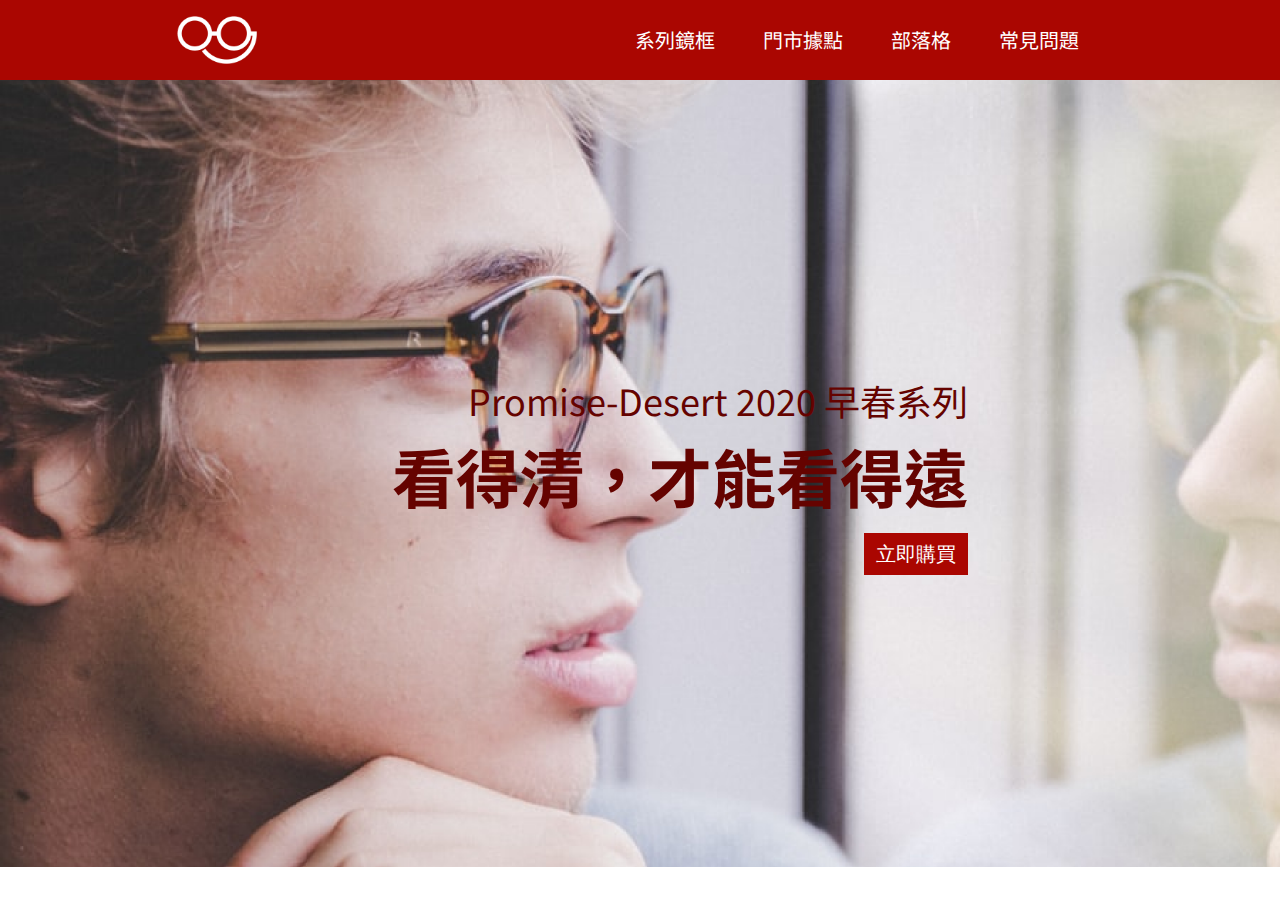
==== home.html @ 4f7ee8a3 "handle banner part" ====
<!DOCTYPE html>
<html lang="en">
<head>
    <meta charset="UTF-8">
    <meta http-equiv="X-UA-Compatible" content="IE=edge">
    <meta name="viewport" content="width=device-width, initial-scale=1.0">
    <title>Glasses Official Website</title>
    <link rel="stylesheet" href="css/reset.css">
    <link rel="preconnect" href="https://fonts.googleapis.com">
    <link rel="preconnect" href="https://fonts.gstatic.com" crossorigin>
    <link href="https://fonts.googleapis.com/css2?family=Roboto:ital,wght@1,900&display=swap" rel="stylesheet">
    <link href="https://fonts.googleapis.com/css2?family=Noto+Sans+TC:wght@400;500;700&display=swap" rel="stylesheet">
    <link rel="stylesheet" href="css/all.css">
</head>
<body>
    <div class="header">
        <img src="images/logo-white.png" alt="logo">
        <ul class="menu text-notosans">
            <li><a href="">系列鏡框</a></li>
            <li><a href="">門市據點</a></li>
            <li><a href="">部落格</a></li>
            <li><a href="">常見問題</a></li>
        </ul>
    </div>
    <div class="banner text-notosans">
        <h2>Promise-Desert 2020 早春系列</h2>
        <h1>看得清，才能看得遠</h1>
        <input type="button" value="立即購買">
    </div>
</body>
</html>
---- css/all.css ----
.text-roboto{
    font-family: 'Roboto', sans-serif;
}

.text-notosans{
    font-family: 'Noto Sans TC', sans-serif;
}

.header{
    background-color: #AA0601;
    display: flex;
    justify-content: space-around;
    align-items: center;
    height: 80px;
}

.header img{
    max-width: 80px;
}

.menu{
    display: flex;
    justify-content: space-around;
    width: 492px;
}

.menu a{
    color: white;
    text-decoration:none;
    font-size: 20px;
    line-height: 30px;
}

.banner{
    background-image: url('../images/home-header.png');
    background-size: cover;
    height: 787px;
    display: flex;
    flex-direction: column;
    align-items: flex-end;
    justify-content: center;
    padding-right: 312px;
}

.banner h1{
    color: #650300;
    font-size: 64px;
    line-height: 96px;
    font-weight: bold;
}

.banner h2{
    color: #650300;
    font-size: 36px;
    line-height: 54px;
}

.banner input[type=button]{
    color: white;
    background-color: #AA0601;
    font-size: 20px;
    line-height: 30px;
    font-weight: 500;
    padding: 6px 12px;
    border: none;
    margin-top: 10px;
}
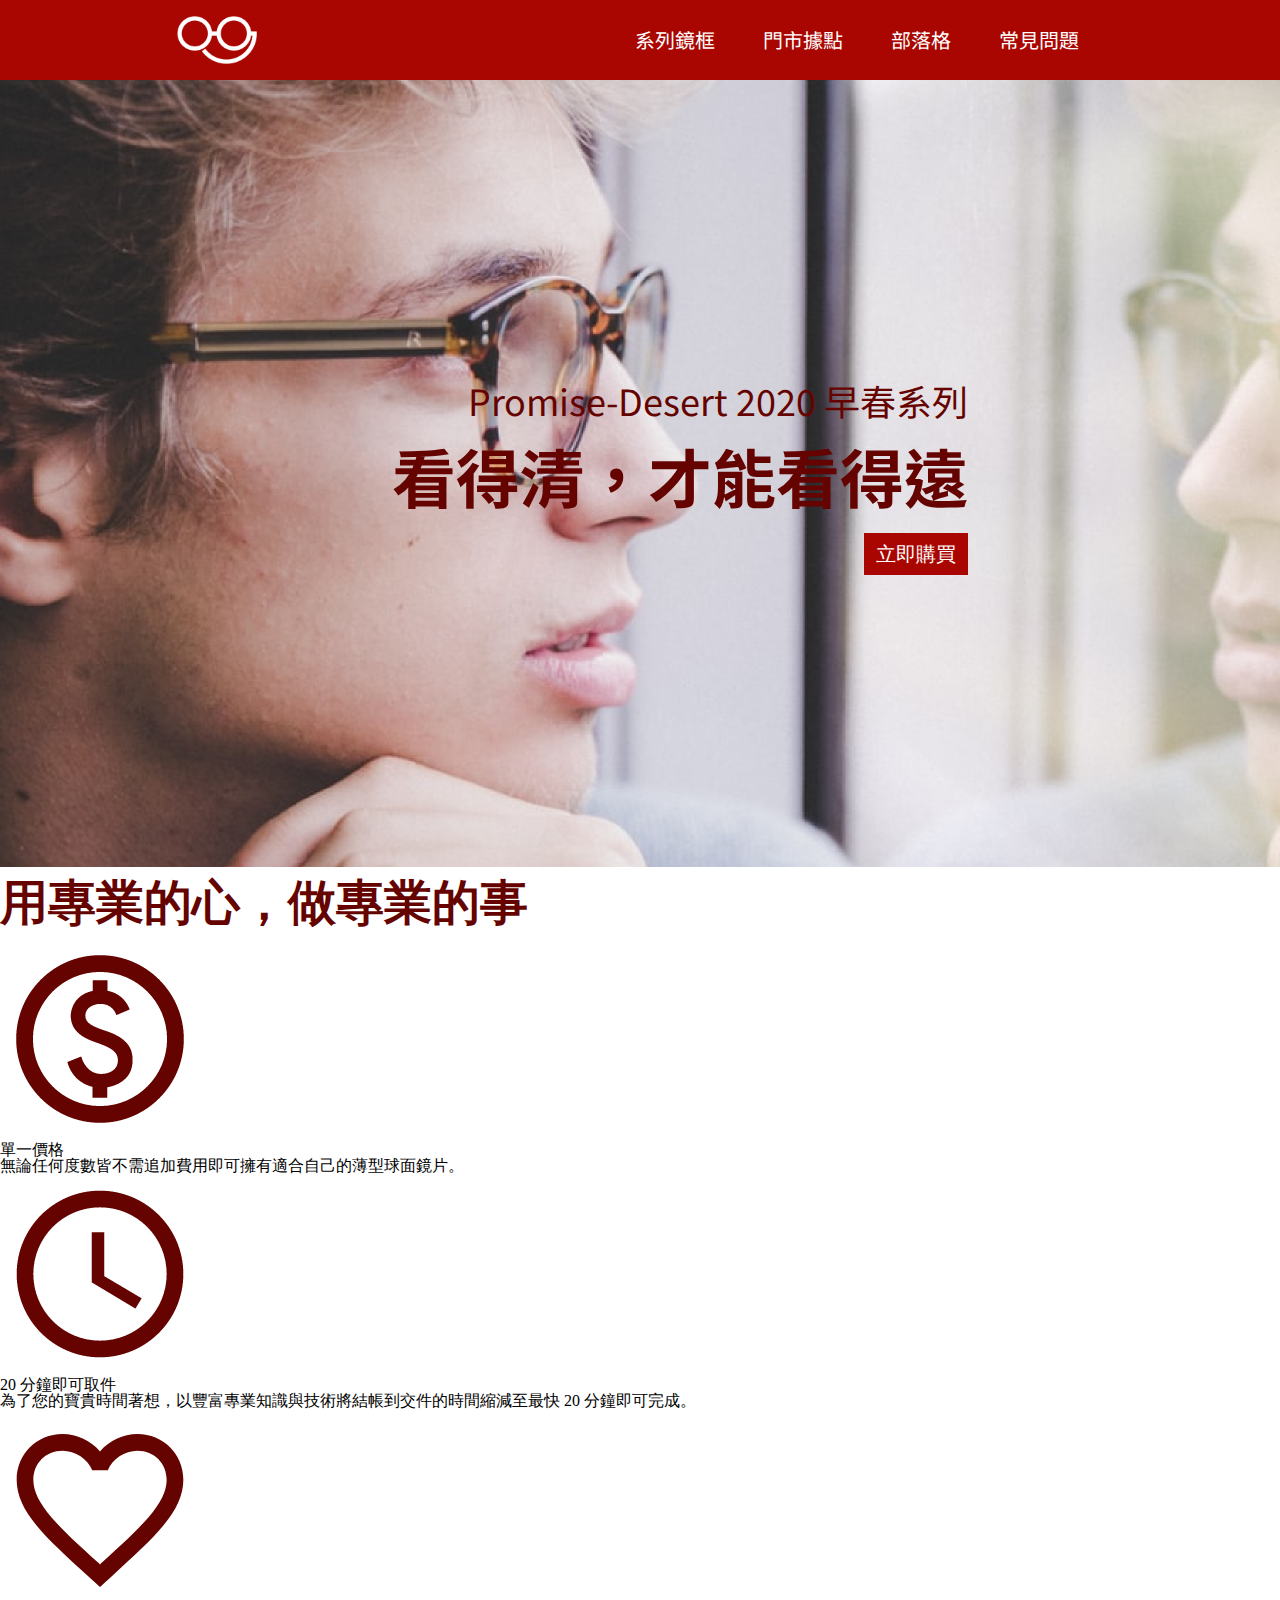
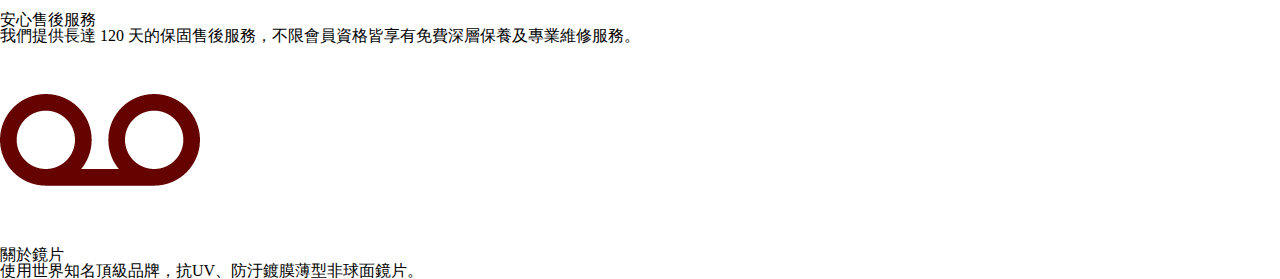
==== commit 92e63e28: "add slogan html part" ====
--- a/home.html
+++ b/home.html
@@ -27,5 +27,30 @@
         <h1>看得清，才能看得遠</h1>
         <input type="button" value="立即購買">
     </div>
+    <div class="slogan">
+        <h2>用專業的心，做專業的事</h2>
+        <ul>
+            <li>
+                <img src="images/home-section2-1.png" alt="">
+                <h3>單一價格</h3>
+                <p>無論任何度數皆不需追加費用即可擁有適合自己的薄型球面鏡片。</p>
+            </li>
+            <li>
+                <img src="images/home-section2-2.png" alt="">
+                <h3>20 分鐘即可取件</h3>
+                <p>為了您的寶貴時間著想，以豐富專業知識與技術將結帳到交件的時間縮減至最快 20 分鐘即可完成。</p>
+            </li>
+            <li>
+                <img src="images/home-section2-3.png" alt="">
+                <h3>安心售後服務</h3>
+                <p>我們提供長達 120 天的保固售後服務，不限會員資格皆享有免費深層保養及專業維修服務。</p>
+            </li>
+            <li>
+                <img src="images/home-section2-4.png" alt="">
+                <h3>關於鏡片</h3>
+                <p>使用世界知名頂級品牌，抗UV、防汙鍍膜薄型非球面鏡片。</p>
+            </li>
+        </ul>
+    </div>
 </body>
 </html>--- a/css/all.css
+++ b/css/all.css
@@ -4,6 +4,13 @@
 
 .text-notosans{
     font-family: 'Noto Sans TC', sans-serif;
+}
+
+h2{
+    font-weight: bold;
+    font-size: 48px;
+    line-height: 72px;
+    color: #650300;
 }
 
 .header{
@@ -50,9 +57,9 @@
 }
 
 .banner h2{
-    color: #650300;
     font-size: 36px;
     line-height: 54px;
+    font-weight: 400;
 }
 
 .banner input[type=button]{
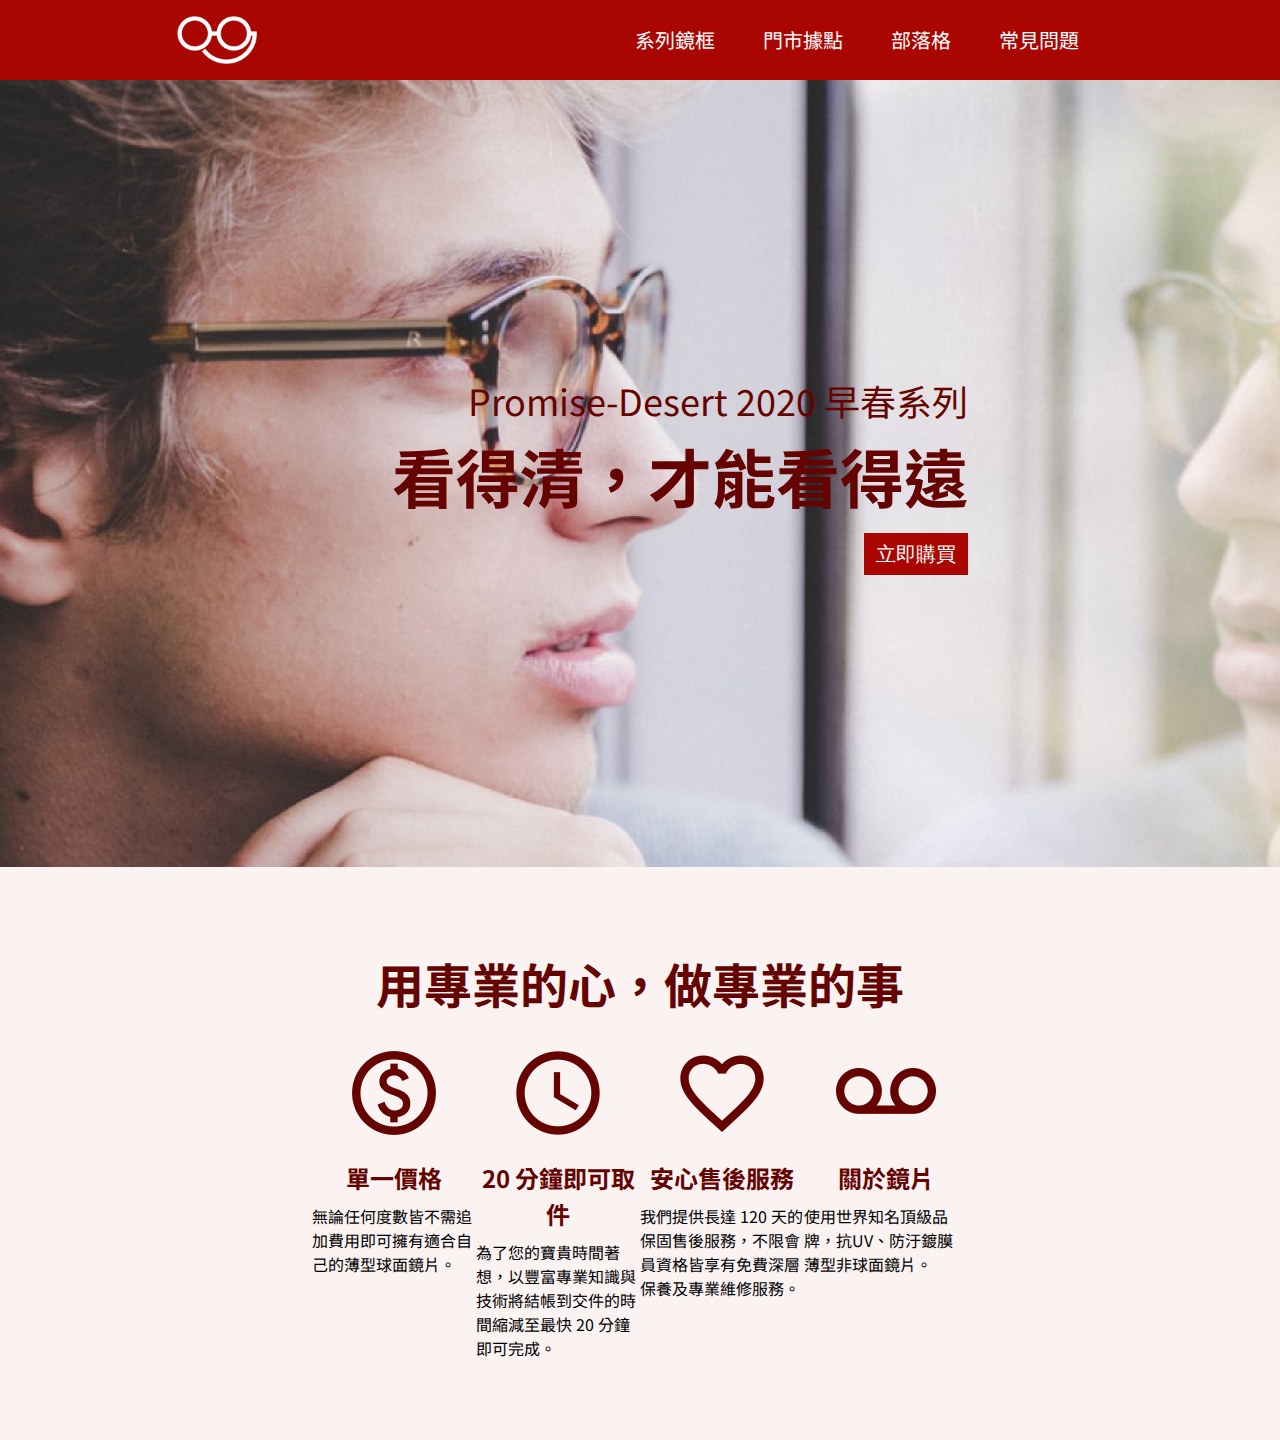
==== commit cec81eb8: "finish slogan desktop part" ====
--- a/home.html
+++ b/home.html
@@ -27,9 +27,9 @@
         <h1>看得清，才能看得遠</h1>
         <input type="button" value="立即購買">
     </div>
-    <div class="slogan">
+    <div class="slogan text-notosans">
         <h2>用專業的心，做專業的事</h2>
-        <ul>
+        <ul class="values">
             <li>
                 <img src="images/home-section2-1.png" alt="">
                 <h3>單一價格</h3>
--- a/css/all.css
+++ b/css/all.css
@@ -10,6 +10,14 @@
     font-weight: bold;
     font-size: 48px;
     line-height: 72px;
+    color: #650300;
+    text-align: center;
+}
+
+h3{
+    font-weight: bold;
+    font-size: 24px;
+    line-height: 36px;
     color: #650300;
 }
 
@@ -71,4 +79,38 @@
     padding: 6px 12px;
     border: none;
     margin-top: 10px;
-}+}
+
+.slogan{
+    padding: 80px 312px;
+    background-color: #FBF2F2;
+}
+
+.slogan h2{
+    margin-bottom: 24px;
+}
+
+.slogan img{
+    max-width: 100px;
+    margin-bottom: 16px;
+}
+
+.slogan h3{
+    margin-bottom: 8px;
+}
+
+.slogan p{
+    font-size: 16px;
+    line-height: 24px;
+    text-align: left;
+}
+
+.values{
+    display: flex;
+    justify-content: space-around;
+    text-align: center;
+}
+
+.values li{
+    width: 306px;
+}
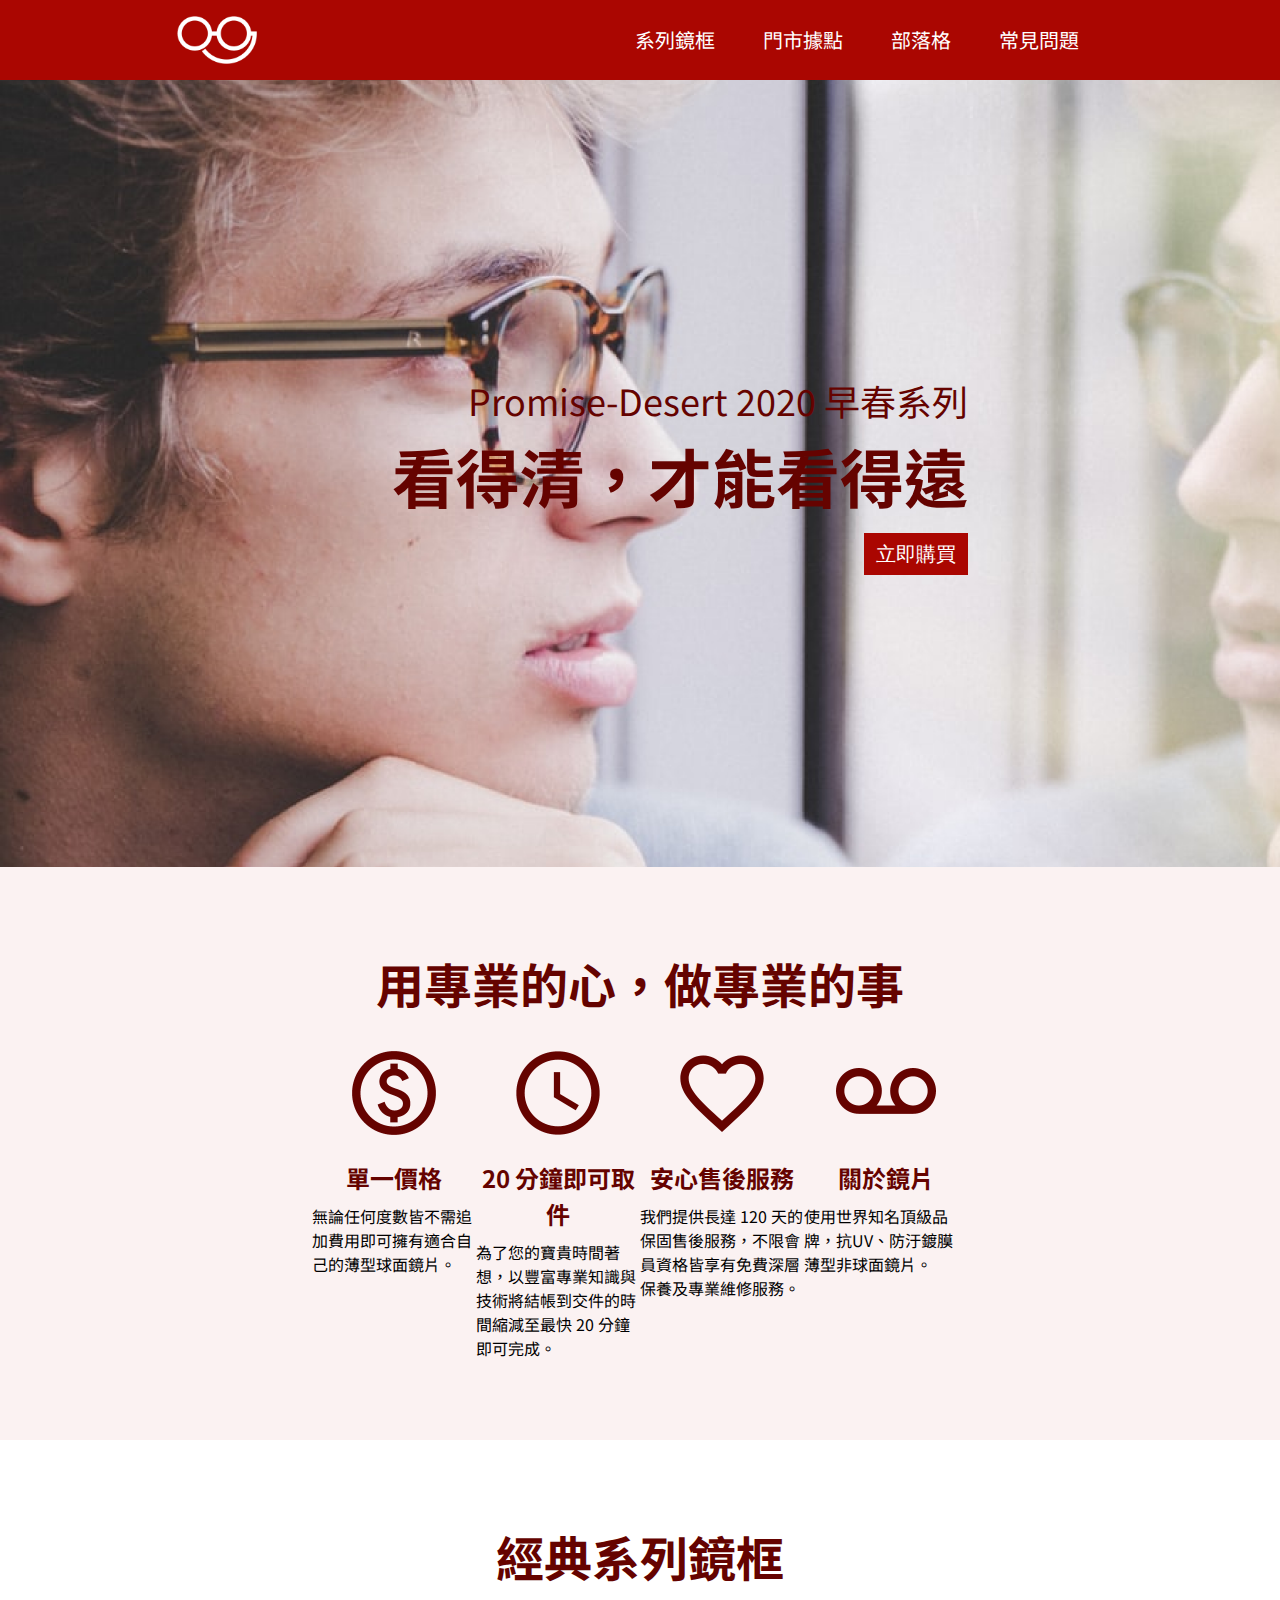
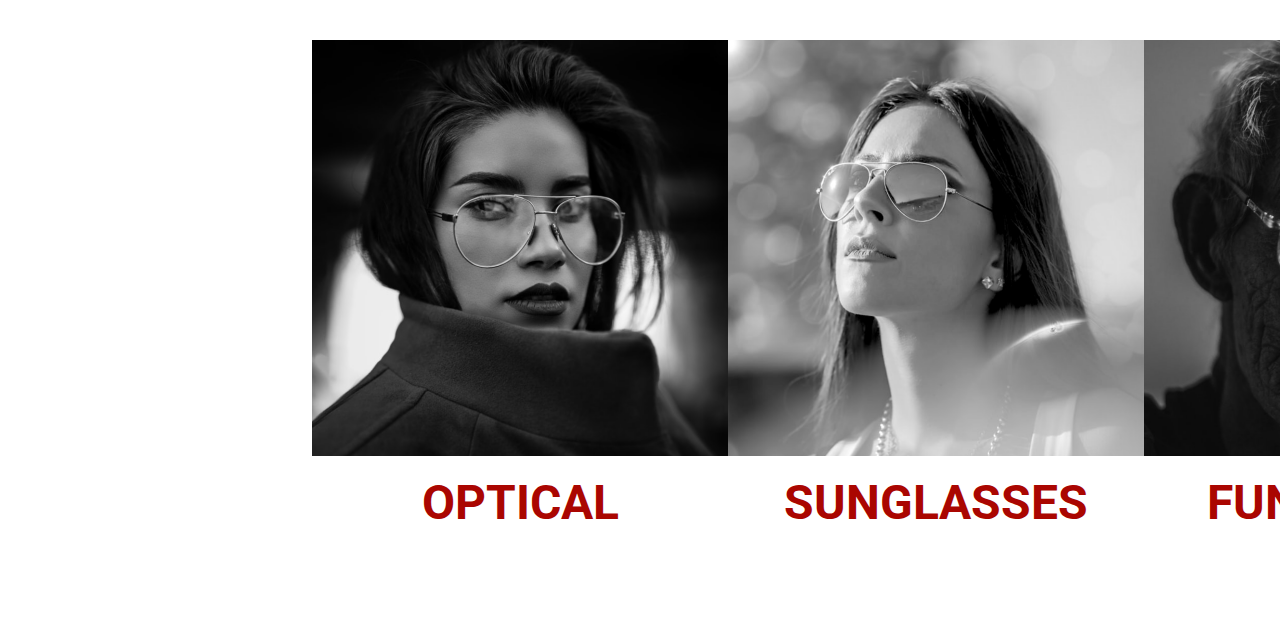
==== commit e1f2296e: "finish classic product desktop part" ====
--- a/home.html
+++ b/home.html
@@ -52,5 +52,22 @@
             </li>
         </ul>
     </div>
+    <div class="classic">
+        <h2 class="text-notosans">經典系列鏡框</h2>
+        <ul class="classic-products text-roboto">
+            <li>
+                <img src="images/home-section3-1.png" alt="">
+                <h3>OPTICAL</h3>
+            </li>
+            <li>
+                <img src="images/home-section3-2.png" alt="">
+                <h3>SUNGLASSES</h3>
+            </li>
+            <li>
+                <img src="images/home-section3-3.png" alt="">
+                <h3>FUNCTIONAL</h3>
+            </li>
+        </ul>
+    </div>
 </body>
 </html>--- a/css/all.css
+++ b/css/all.css
@@ -19,6 +19,7 @@
     font-size: 24px;
     line-height: 36px;
     color: #650300;
+    text-align: center;
 }
 
 .header{
@@ -114,3 +115,27 @@
 .values li{
     width: 306px;
 }
+
+.classic{
+    padding: 80px 312px;
+}
+
+.classic h2{
+    margin-bottom: 48px;
+}
+
+.classic img{
+    max-width: 416px;
+    margin-bottom: 8px;
+}
+
+.classic h3{
+    color: #AA0601;
+    font-size: 48px;
+    line-height: 72px;
+}
+
+.classic-products{
+    display: flex;
+    justify-content: space-around;
+}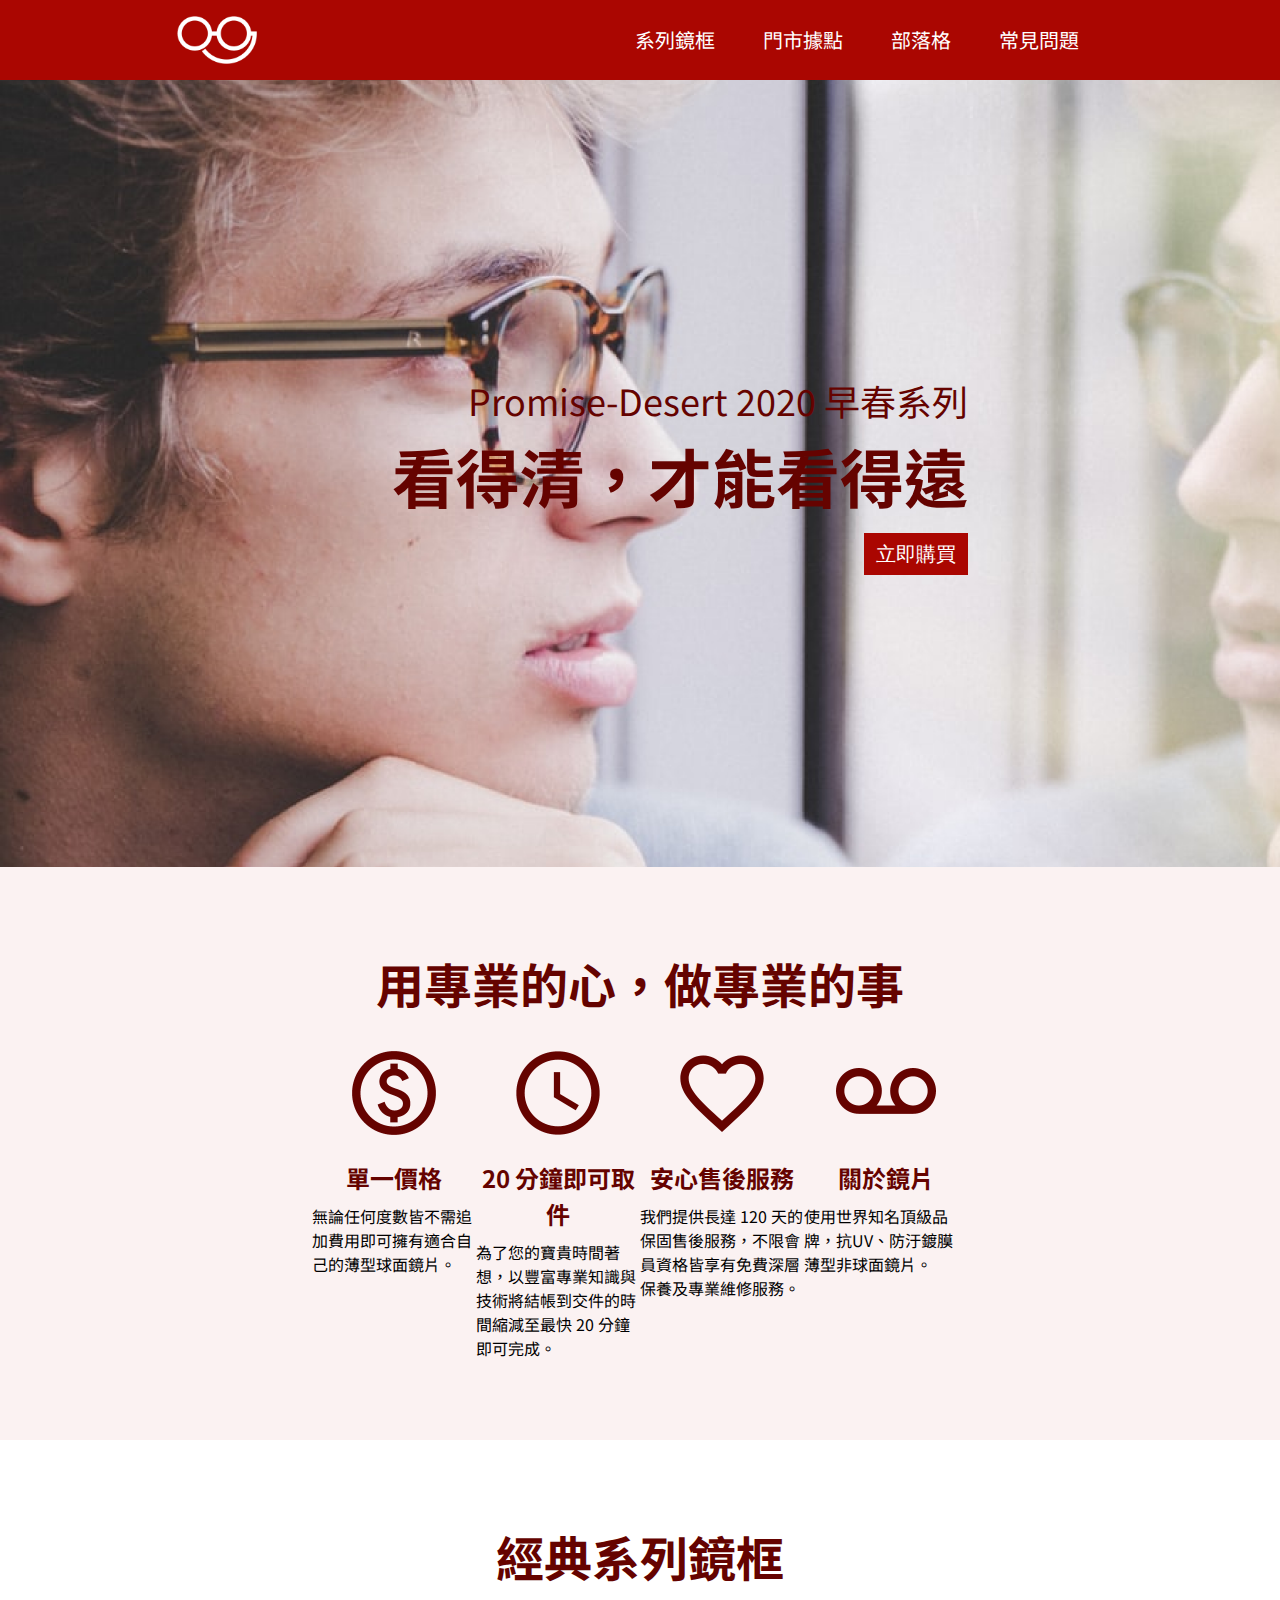
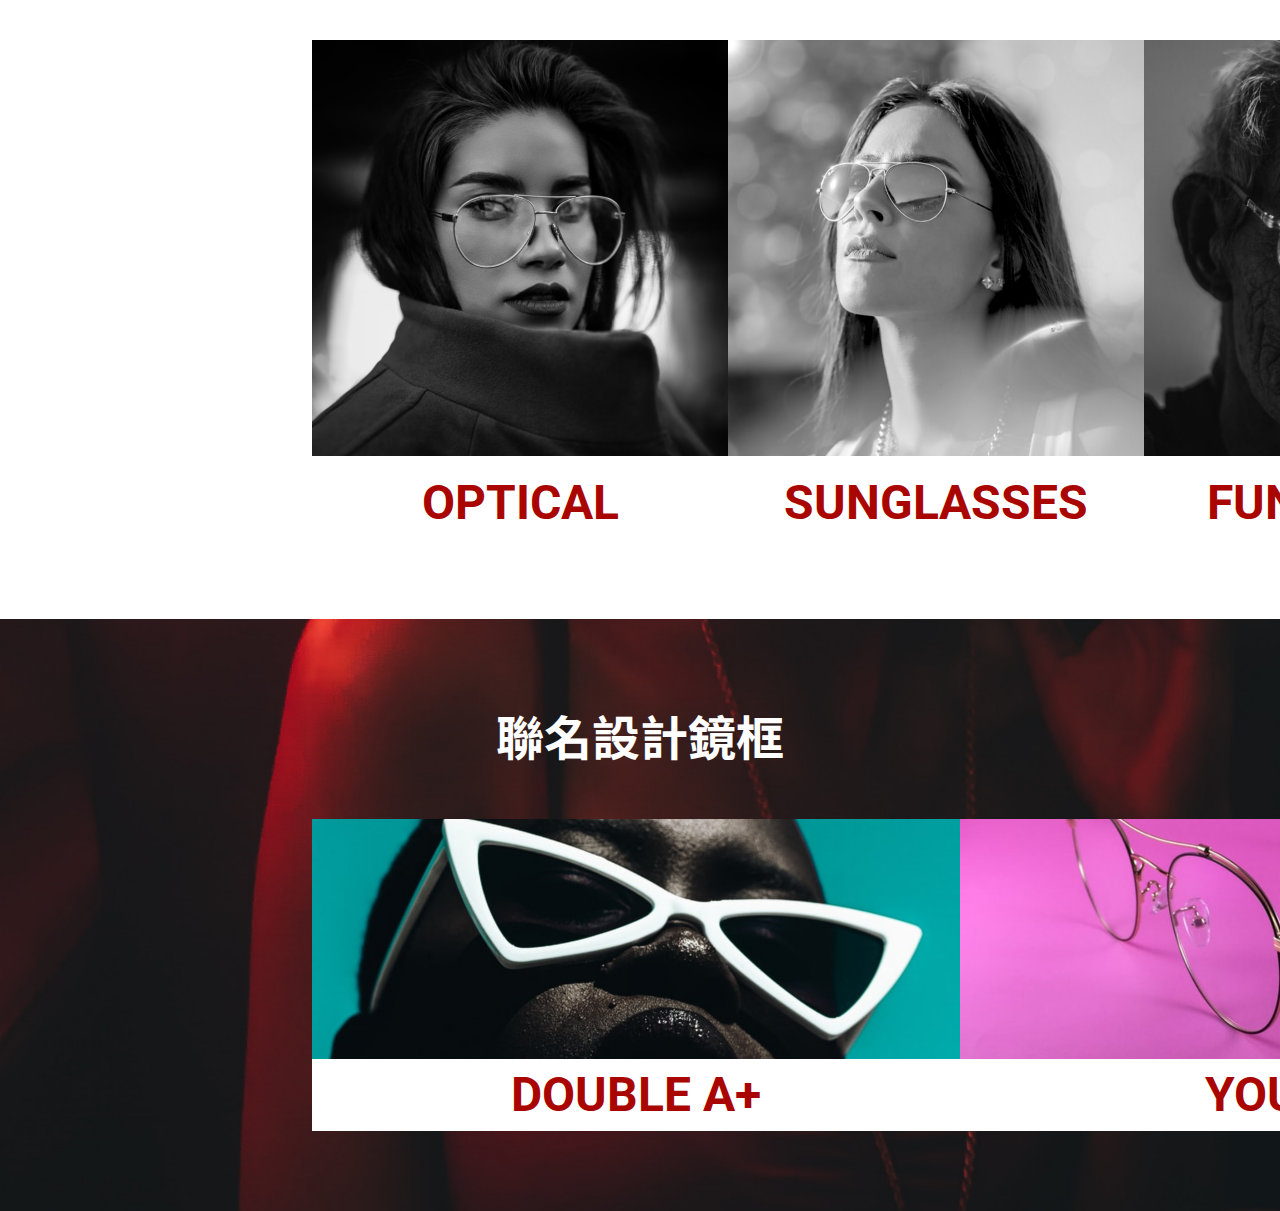
==== commit ad5a9ec3: "finish joint product desktop part" ====
--- a/home.html
+++ b/home.html
@@ -69,5 +69,18 @@
             </li>
         </ul>
     </div>
+    <div class="joint">
+        <h2 class="text-notosans">聯名設計鏡框</h2>
+        <ul class="joint-products text-roboto">
+            <li>
+                <img src="images/home-section4-1.png" alt="">
+                <h3>DOUBLE A+</h3>
+            </li>
+            <li>
+                <img src="images/home-section4-2.png" alt="">
+                <h3>YOUTH</h3>
+            </li>
+        </ul>
+    </div>
 </body>
 </html>--- a/css/all.css
+++ b/css/all.css
@@ -138,4 +138,35 @@
 .classic-products{
     display: flex;
     justify-content: space-around;
+}
+
+.joint{
+    background-image: url('../images/index-bg.png');
+    background-size: cover;
+    padding: 80px 312px;
+}
+
+.joint h2{
+    color: white;
+    margin-bottom: 48px;
+}
+
+.joint img{
+    max-width: 648px;
+}
+
+.joint-products{
+    display: flex;
+}
+
+.joint-products li{
+    display: flex;
+    flex-direction: column;
+}
+
+.joint-products h3{
+    color: #AA0601;
+    font-size: 48px;
+    line-height: 72px;
+    background-color: white;
 }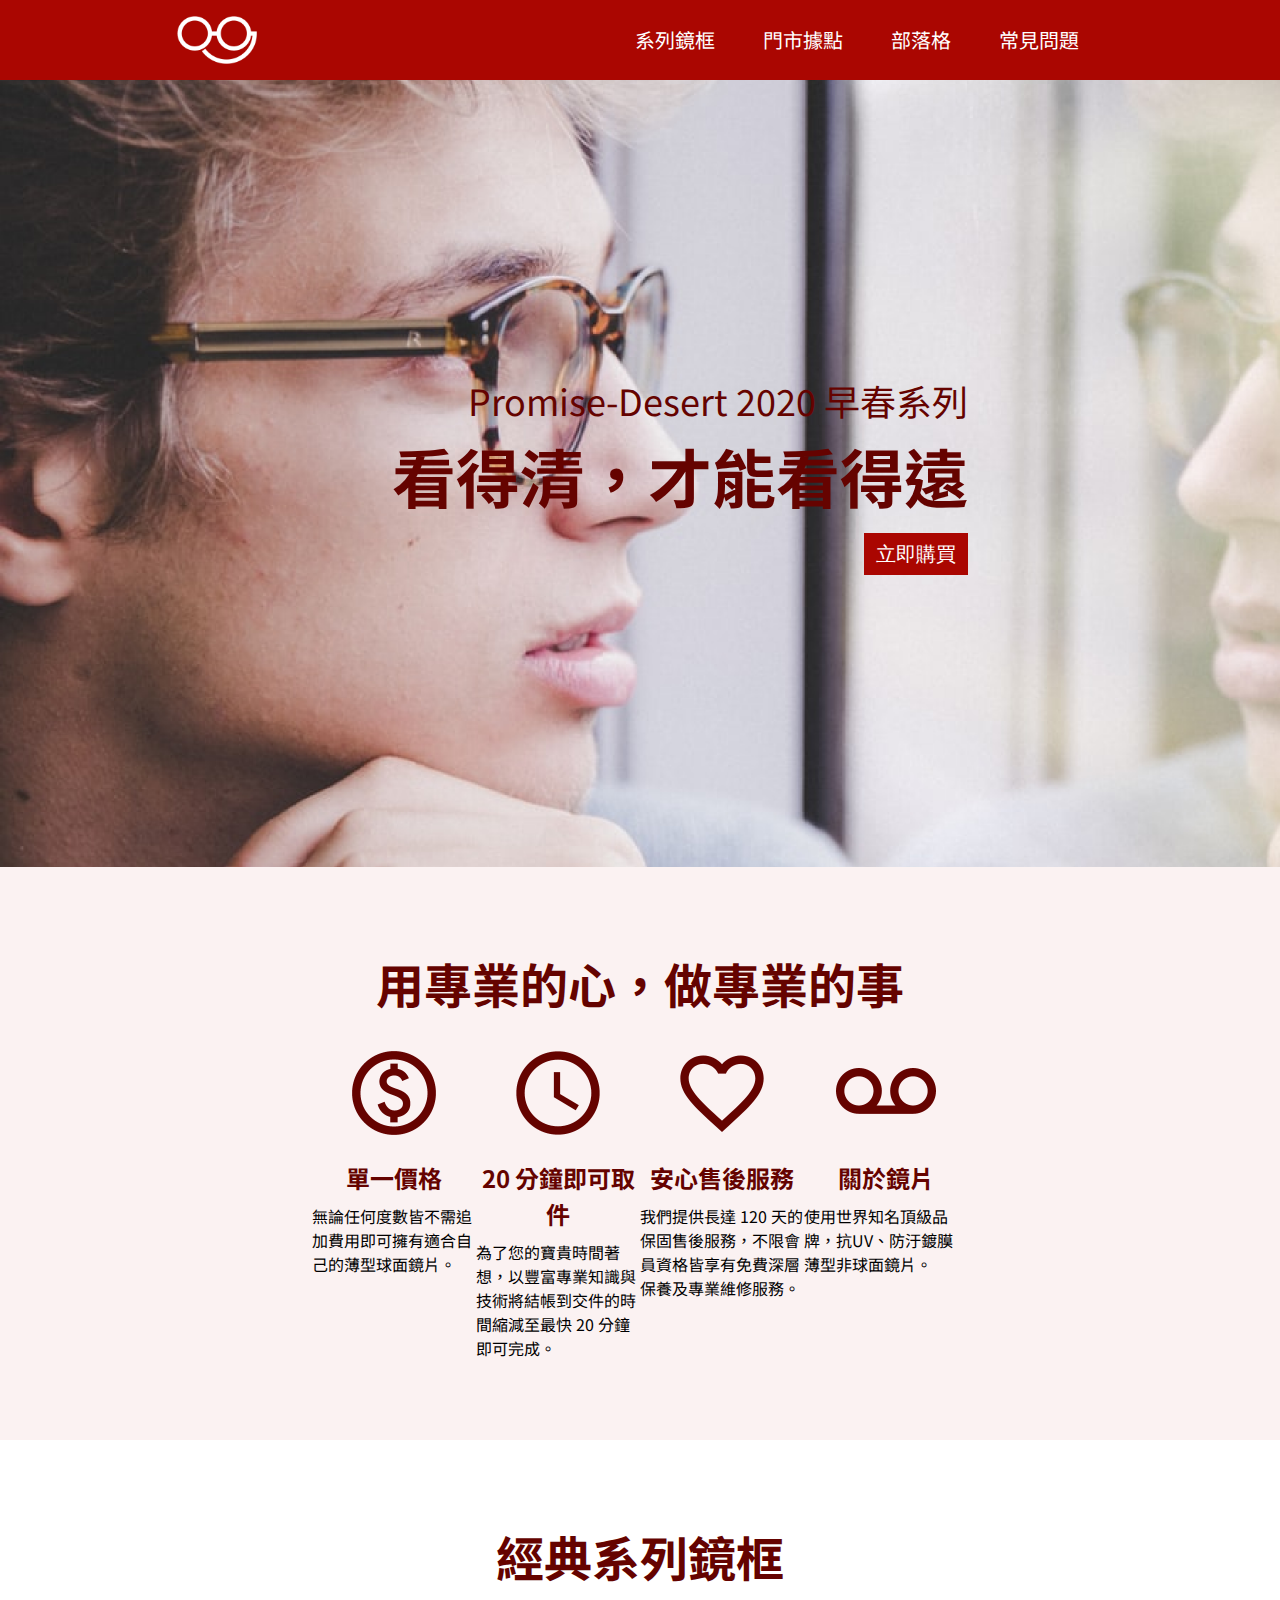
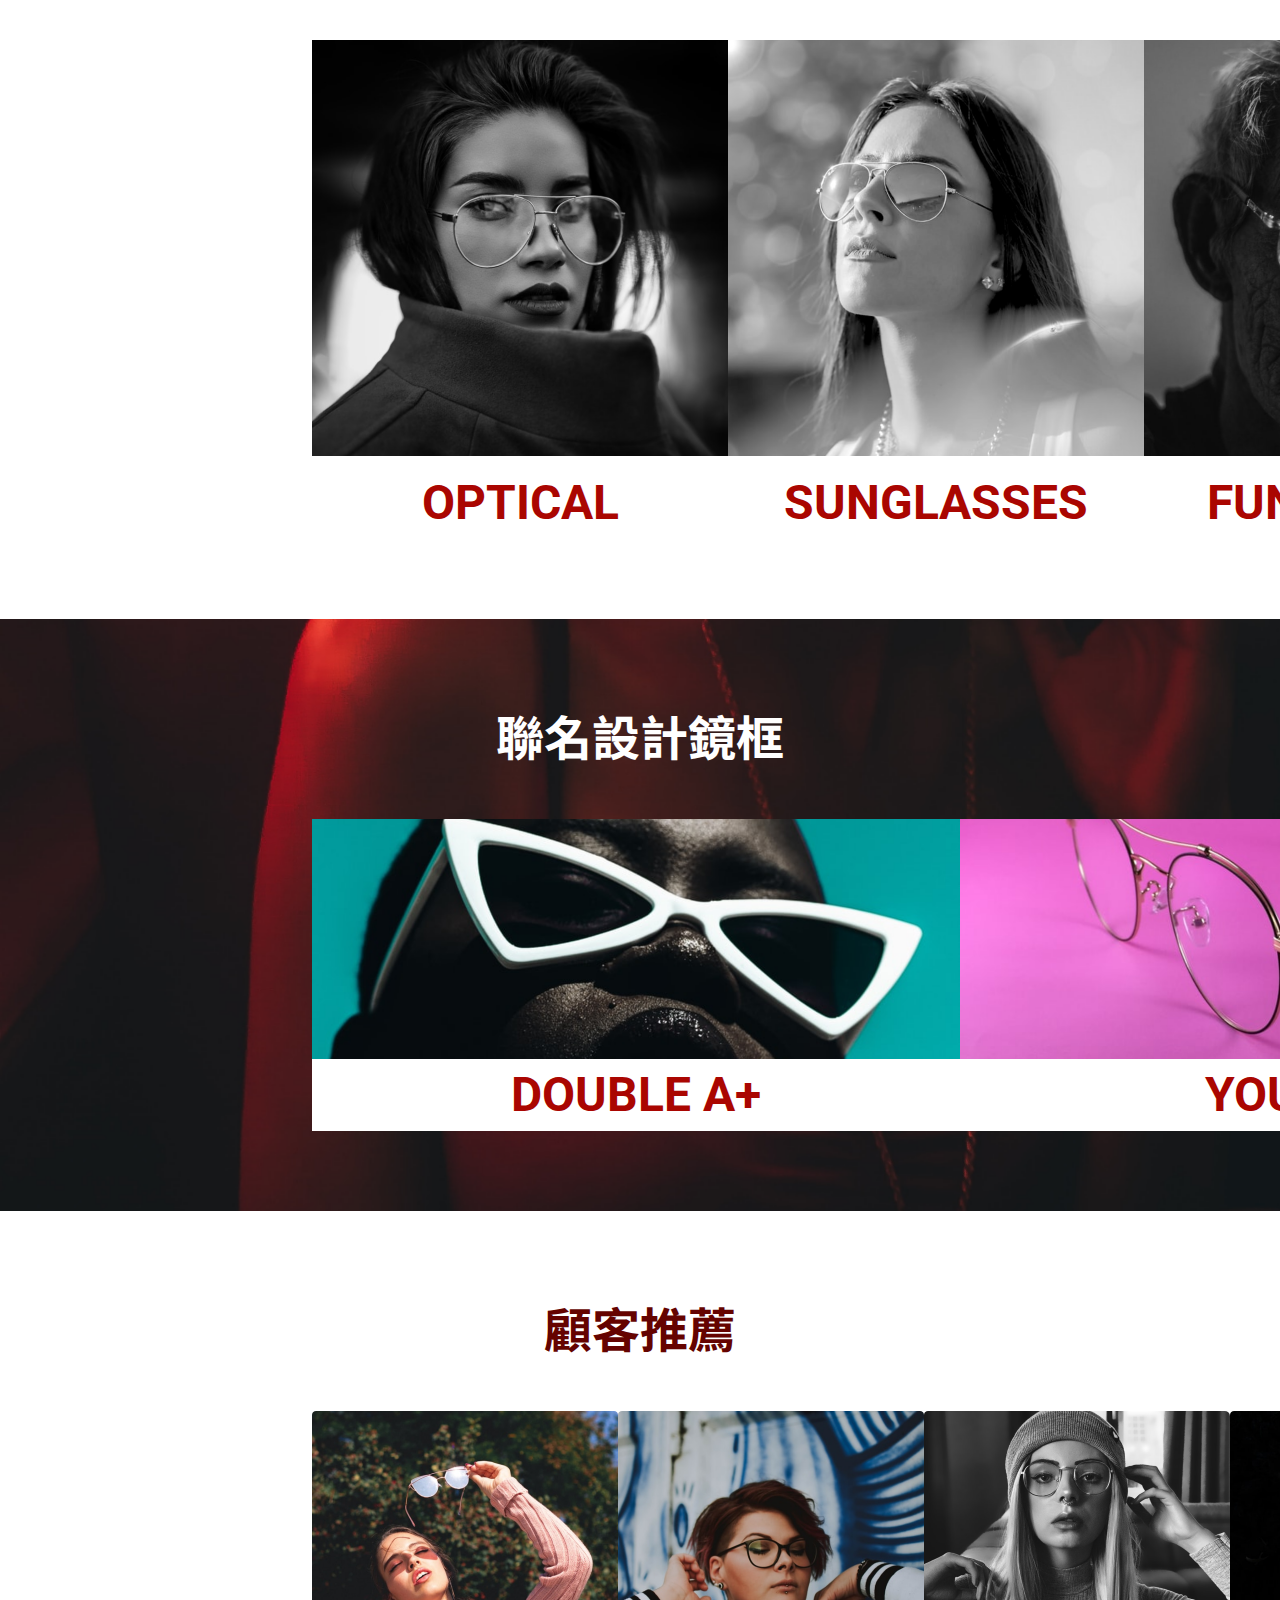
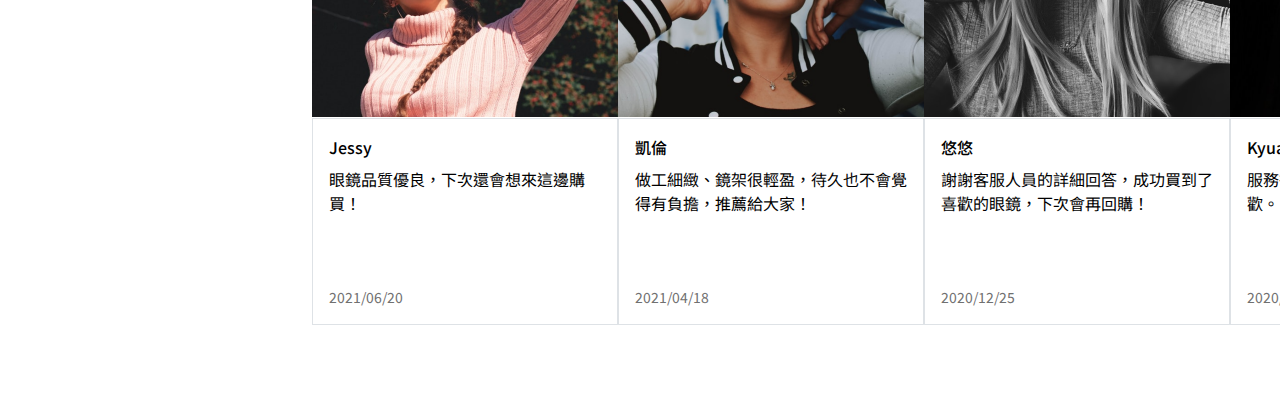
==== commit 3b1b9a81: "finish recommend desktop part" ====
--- a/home.html
+++ b/home.html
@@ -82,5 +82,42 @@
             </li>
         </ul>
     </div>
+    <div class="recommend text-notosans">
+        <h2>顧客推薦</h2>
+        <ul class="cards">
+            <li>
+                <img src="images/home-section5-1.png" alt="">
+                <div class="cards-content">
+                    <h3>Jessy</h3>
+                    <p>眼鏡品質優良，下次還會想來這邊購買！</p>
+                    <span>2021/06/20</span>
+                </div>
+            </li>
+            <li>
+                <img src="images/home-section5-2.png" alt="">
+                <div class="cards-content">
+                    <h3>凱倫</h3>
+                    <p>做工細緻、鏡架很輕盈，待久也不會覺得有負擔，推薦給大家！</p>
+                    <span>2021/04/18</span>
+                </div>
+            </li>
+            <li>
+                <img src="images/home-section5-3.png" alt="">
+                <div class="cards-content">
+                    <h3>悠悠</h3>
+                    <p>謝謝客服人員的詳細回答，成功買到了喜歡的眼鏡，下次會再回購！</p>
+                    <span>2020/12/25</span>
+                </div>
+            </li>
+            <li>
+                <img src="images/home-section5-4.png" alt="">
+                <div class="cards-content">
+                    <h3>Kyuan</h3>
+                    <p>服務很好，品質沒有任何問題，非常喜歡。</p>
+                    <span>2020/10/31</span>
+                </div>
+            </li>
+        </ul>
+    </div>
 </body>
 </html>--- a/css/all.css
+++ b/css/all.css
@@ -108,7 +108,7 @@
 
 .values{
     display: flex;
-    justify-content: space-around;
+    justify-content: space-between;
     text-align: center;
 }
 
@@ -169,4 +169,47 @@
     font-size: 48px;
     line-height: 72px;
     background-color: white;
+}
+
+.recommend{
+    padding: 80px 312px;
+}
+
+.recommend h2{
+    margin-bottom: 48px;
+}
+
+.cards{
+    display: flex;
+    justify-content: space-between;
+}
+
+.cards img{
+    max-width: 306px;
+}
+
+.cards-content{
+    max-width: 306px;
+    border: 1px solid #DEE2E6;
+    padding: 16px;
+}
+
+.cards-content h3{
+    font-size: 16px;
+    line-height: 24px;
+    color: #000000;
+    font-weight: 500;
+    text-align: left;
+    margin-bottom: 8px;
+}
+
+.cards-content p{
+    font-size: 16px;
+    line-height: 24px;
+    height: 120px;
+}
+.cards-content span{
+    color: #707070;
+    font-size: 14px;
+    line-height: 21px;
 }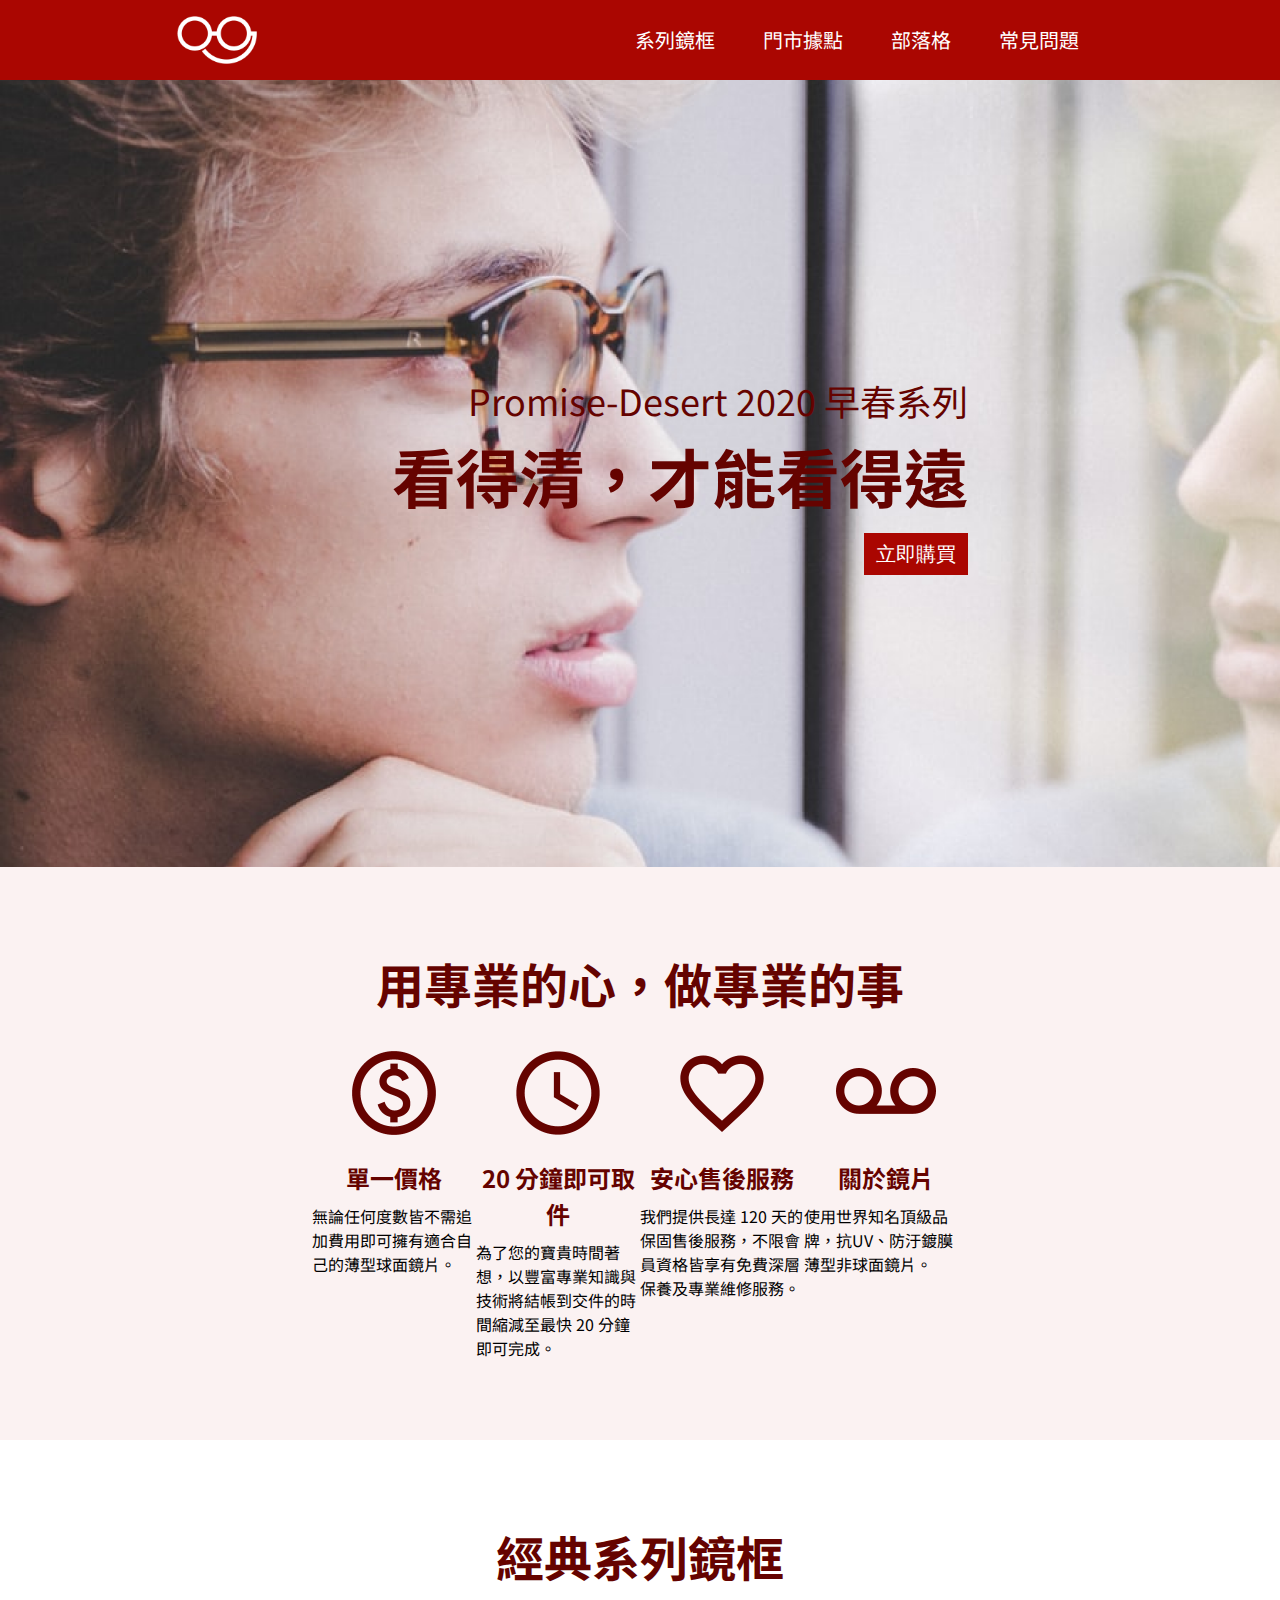
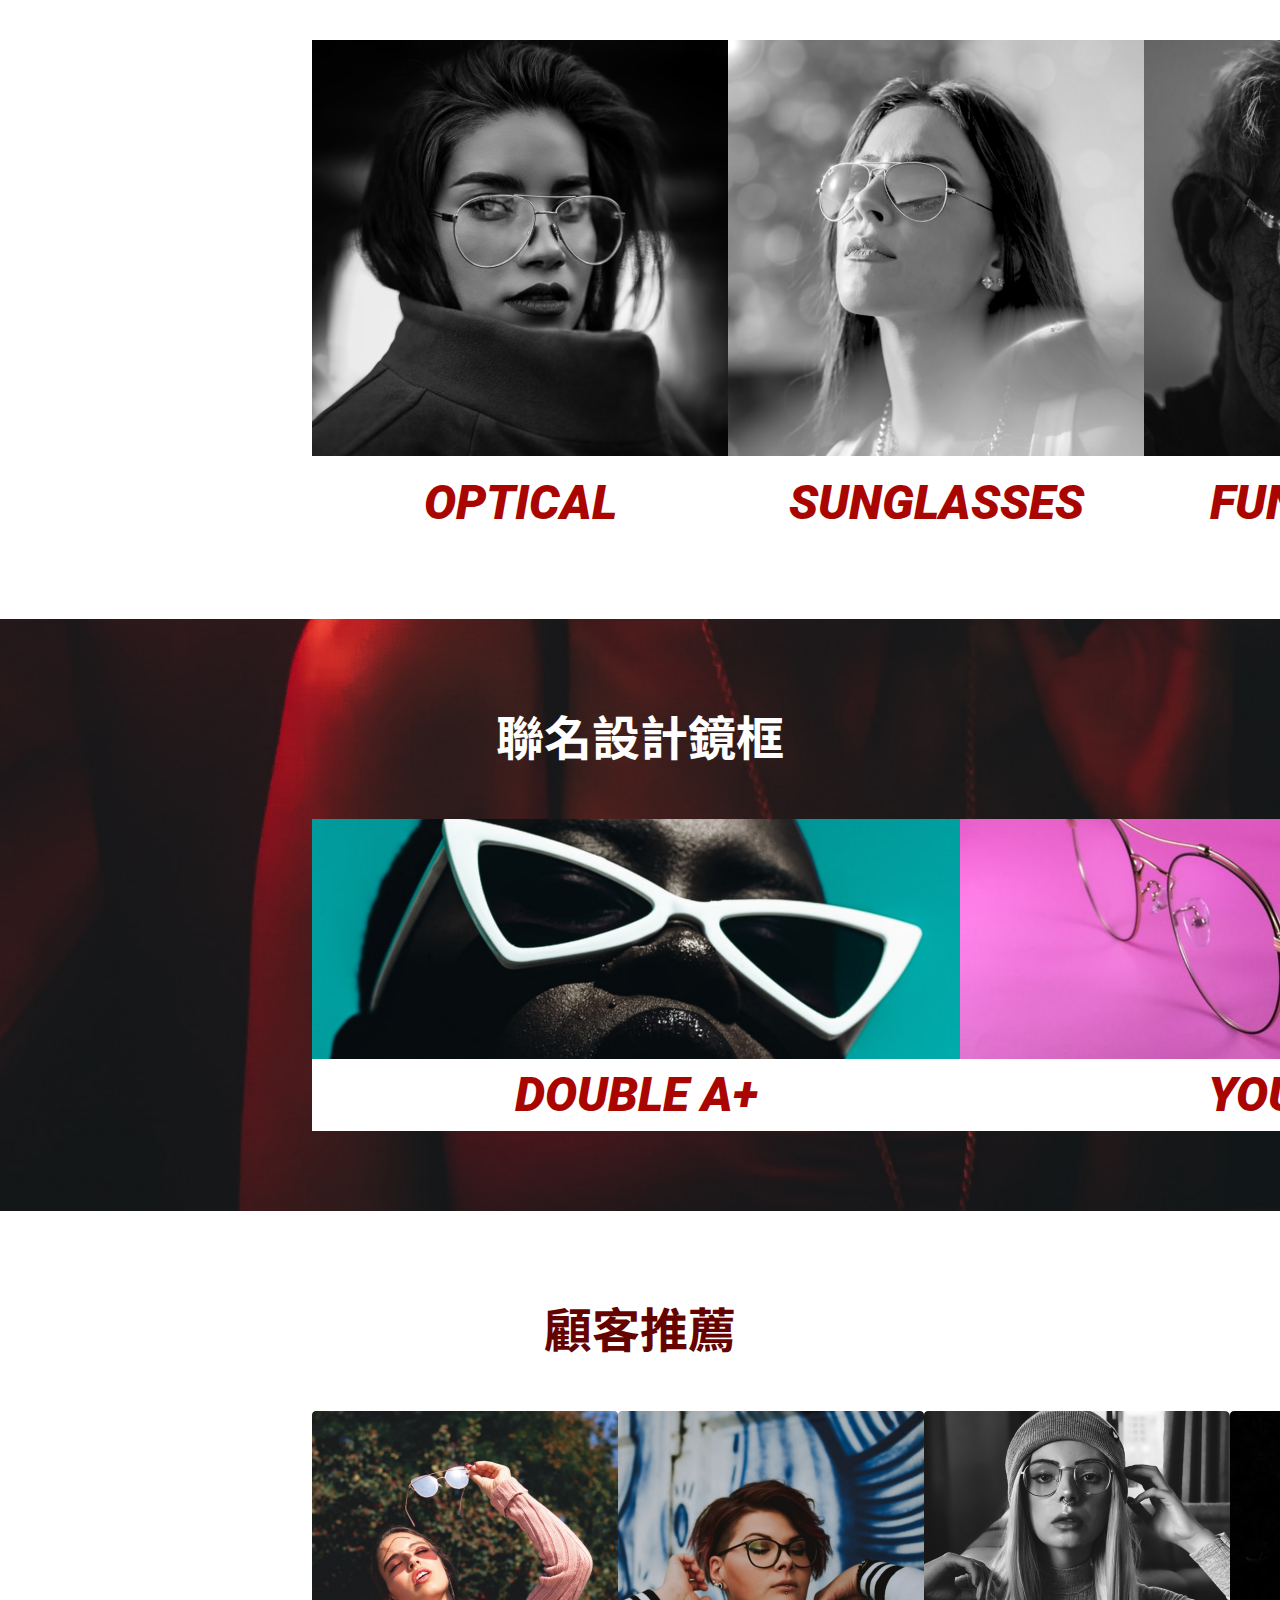
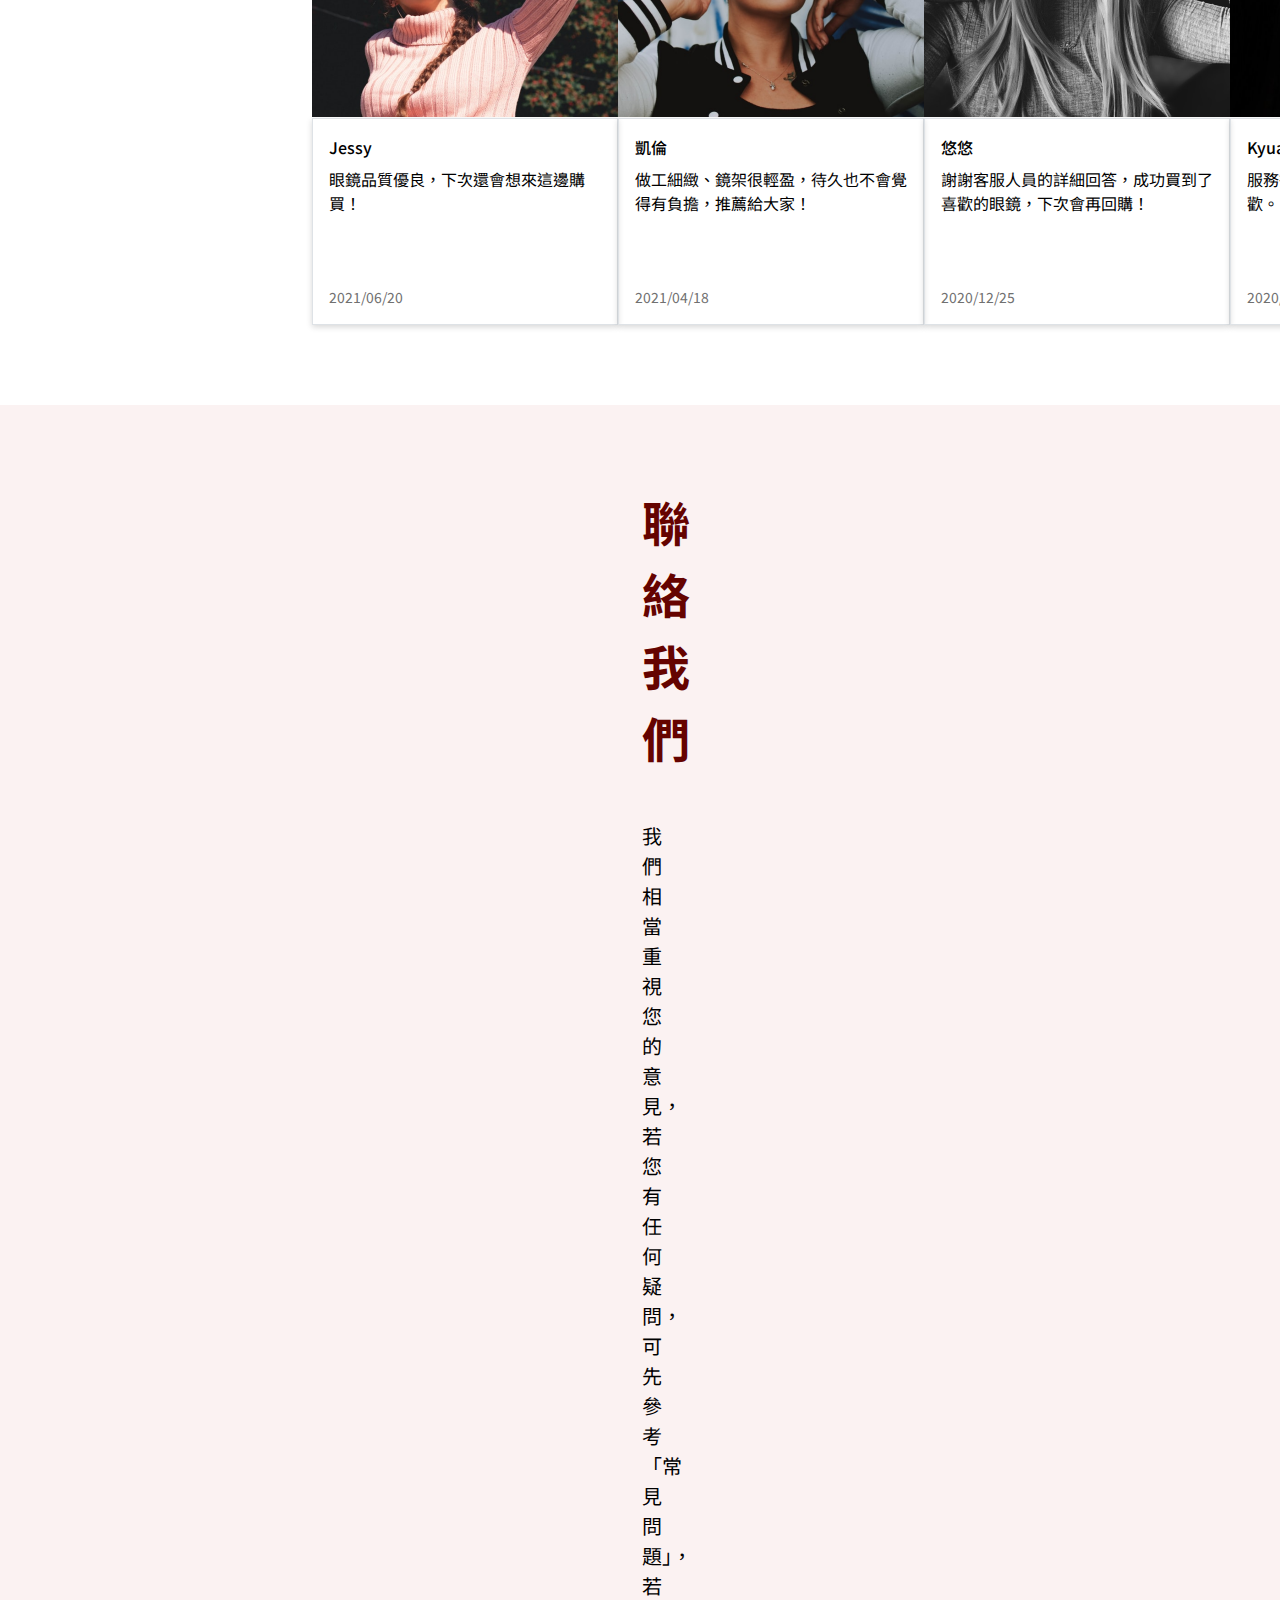
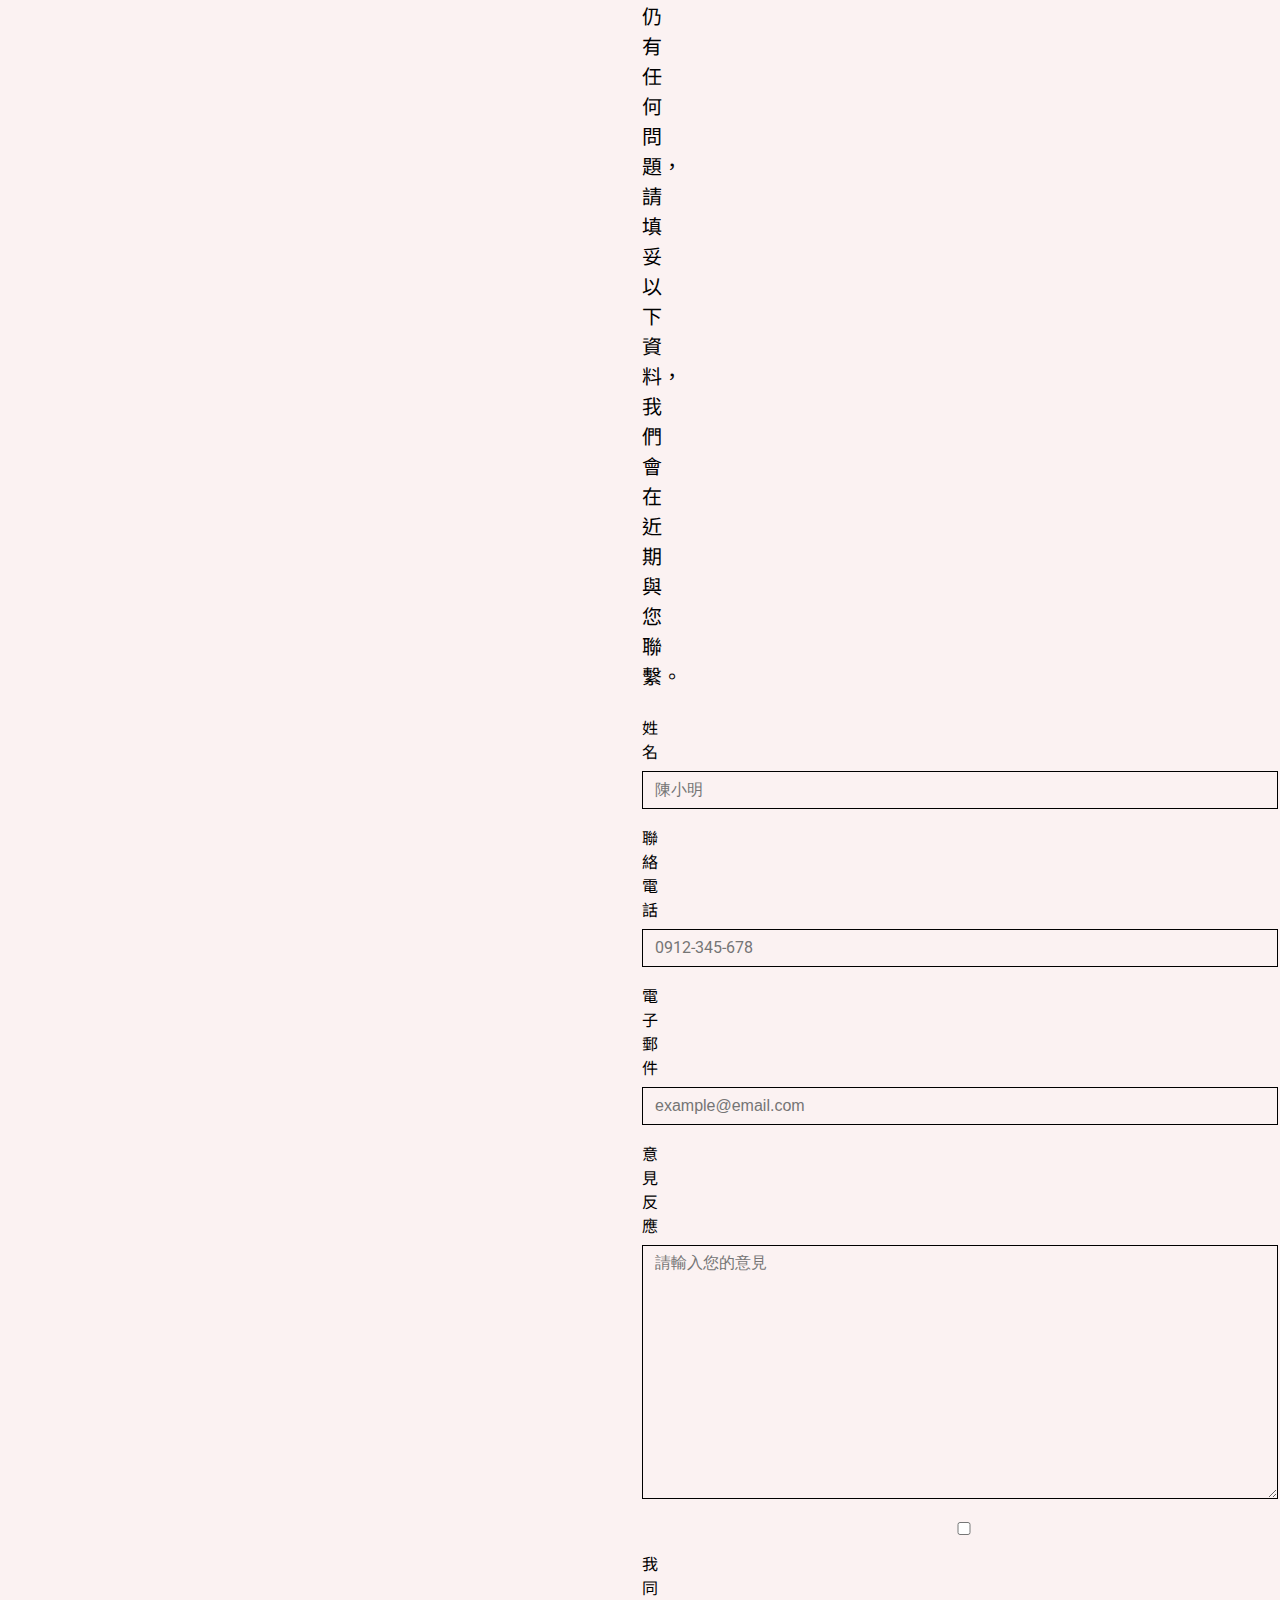
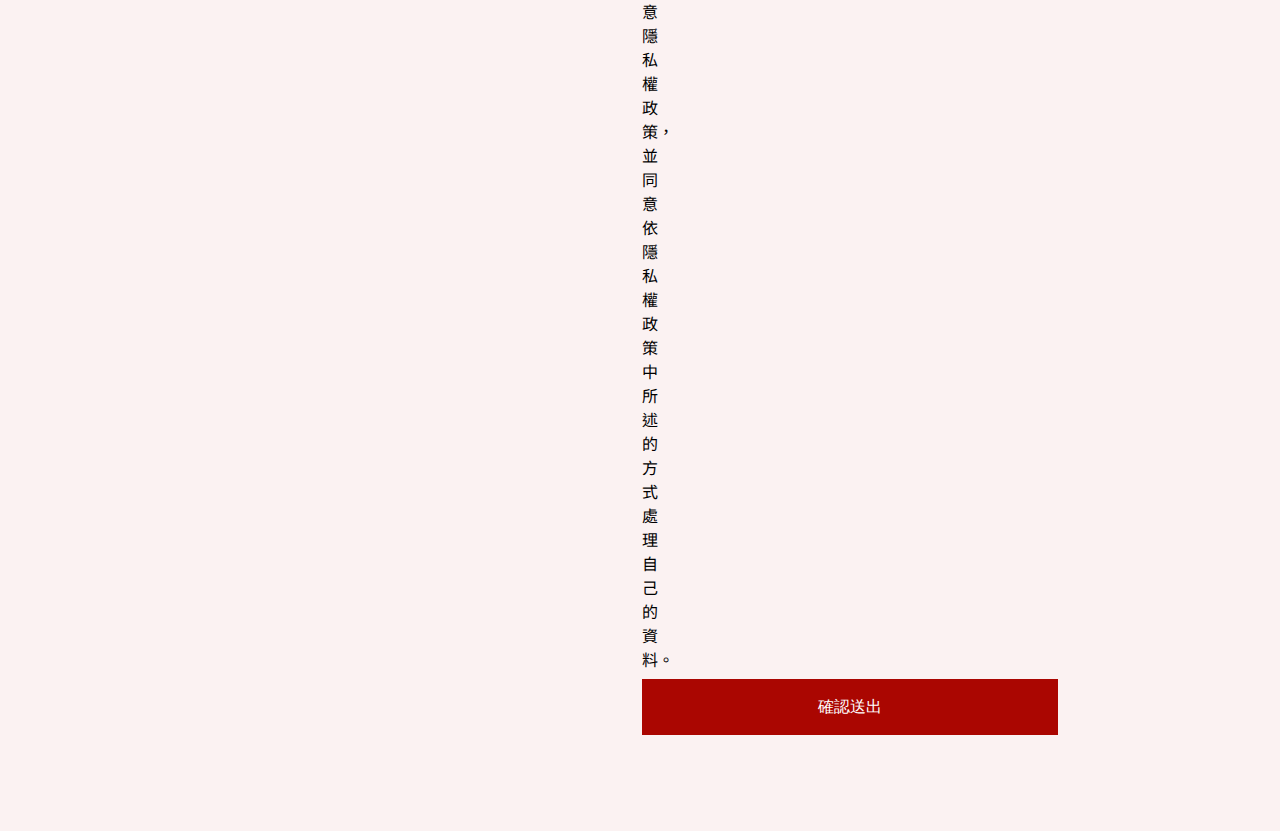
==== commit e01431ba: "add contact us desktop part" ====
--- a/home.html
+++ b/home.html
@@ -8,7 +8,7 @@
     <link rel="stylesheet" href="css/reset.css">
     <link rel="preconnect" href="https://fonts.googleapis.com">
     <link rel="preconnect" href="https://fonts.gstatic.com" crossorigin>
-    <link href="https://fonts.googleapis.com/css2?family=Roboto:ital,wght@1,900&display=swap" rel="stylesheet">
+    <link href="https://fonts.googleapis.com/css2?family=Roboto:ital,wght@0,400;1,900&display=swap" rel="stylesheet">
     <link href="https://fonts.googleapis.com/css2?family=Noto+Sans+TC:wght@400;500;700&display=swap" rel="stylesheet">
     <link rel="stylesheet" href="css/all.css">
 </head>
@@ -119,5 +119,21 @@
             </li>
         </ul>
     </div>
+    <div class="contact text-notosans">
+        <h2>聯絡我們</h2>
+        <h3>我們相當重視您的意見，若您有任何疑問，可先參考「常見問題」，若仍有任何問題，請填妥以下資料，我們會在近期與您聯繫。</h3>
+        <form action="">
+            <p>姓名</p>
+            <input type="text" name="name" placeholder="陳小明">
+            <p>聯絡電話</p>
+            <input class="text-roboto" type="text" name="phone" placeholder="0912-345-678">
+            <p>電子郵件</p>
+            <input type="text" name="email" placeholder="example@email.com">
+            <p>意見反應</p>
+            <textarea name="" id="" cols="30" rows="10" placeholder="請輸入您的意見"></textarea>
+            <p><input type="checkbox" name="confirm">我同意隱私權政策，並同意依隱私權政策中所述的方式處理自己的資料。</p>
+            <input type="button" value="確認送出">
+        </form>
+    </div>
 </body>
 </html>--- a/css/all.css
+++ b/css/all.css
@@ -133,6 +133,8 @@
     color: #AA0601;
     font-size: 48px;
     line-height: 72px;
+    font-weight: 900;
+    font-style: italic;
 }
 
 .classic-products{
@@ -169,6 +171,8 @@
     font-size: 48px;
     line-height: 72px;
     background-color: white;
+    font-weight: 900;
+    font-style: italic;
 }
 
 .recommend{
@@ -192,6 +196,7 @@
     max-width: 306px;
     border: 1px solid #DEE2E6;
     padding: 16px;
+    box-shadow: 0px 2px 6px #00000029;
 }
 
 .cards-content h3{
@@ -208,8 +213,51 @@
     line-height: 24px;
     height: 120px;
 }
+
 .cards-content span{
     color: #707070;
     font-size: 14px;
     line-height: 21px;
+}
+
+.contact{
+    padding: 80px 642px;
+    background-color: #FBF2F2;
+}
+
+.contact h2{
+    margin-bottom: 48px;
+}
+
+.contact h3{
+    font-size: 20px;
+    line-height: 30px;
+    color: #000000;
+    font-weight: 400;
+    text-align: left;
+    margin-bottom: 24px;
+}
+
+.contact p{
+    margin-bottom: 8px;
+    font-size: 16px;
+    line-height: 24px;
+}
+
+.contact input, textarea{
+    margin-bottom: 16px;
+    width: 636px;
+    padding: 6px 12px;
+    font-size: 16px;
+    line-height: 24px;
+    background-color: #FBF2F2;
+    border: 1px solid;
+}
+
+.contact input[type=button]{
+    background-color: #AA0601;
+    max-width: 416px;
+    padding: 16px 176px;
+    border: 0px;
+    color: white;
 }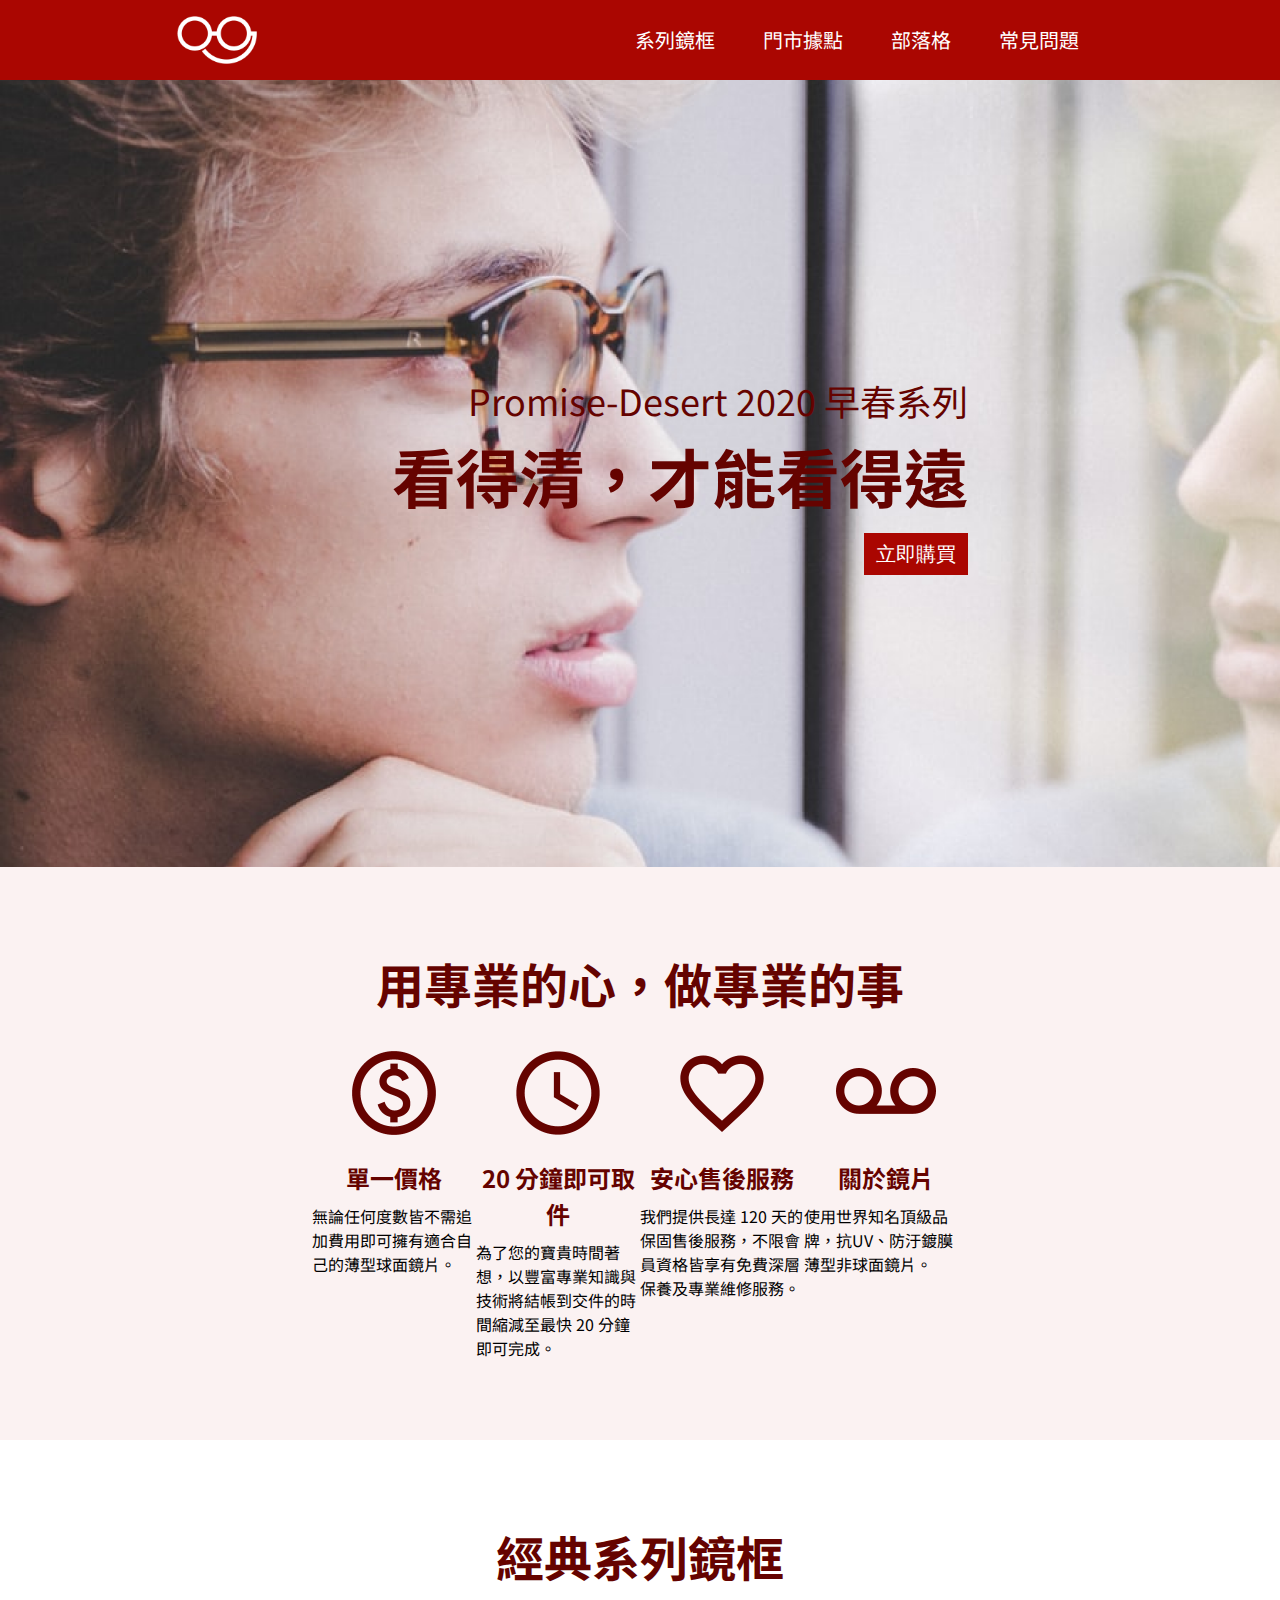
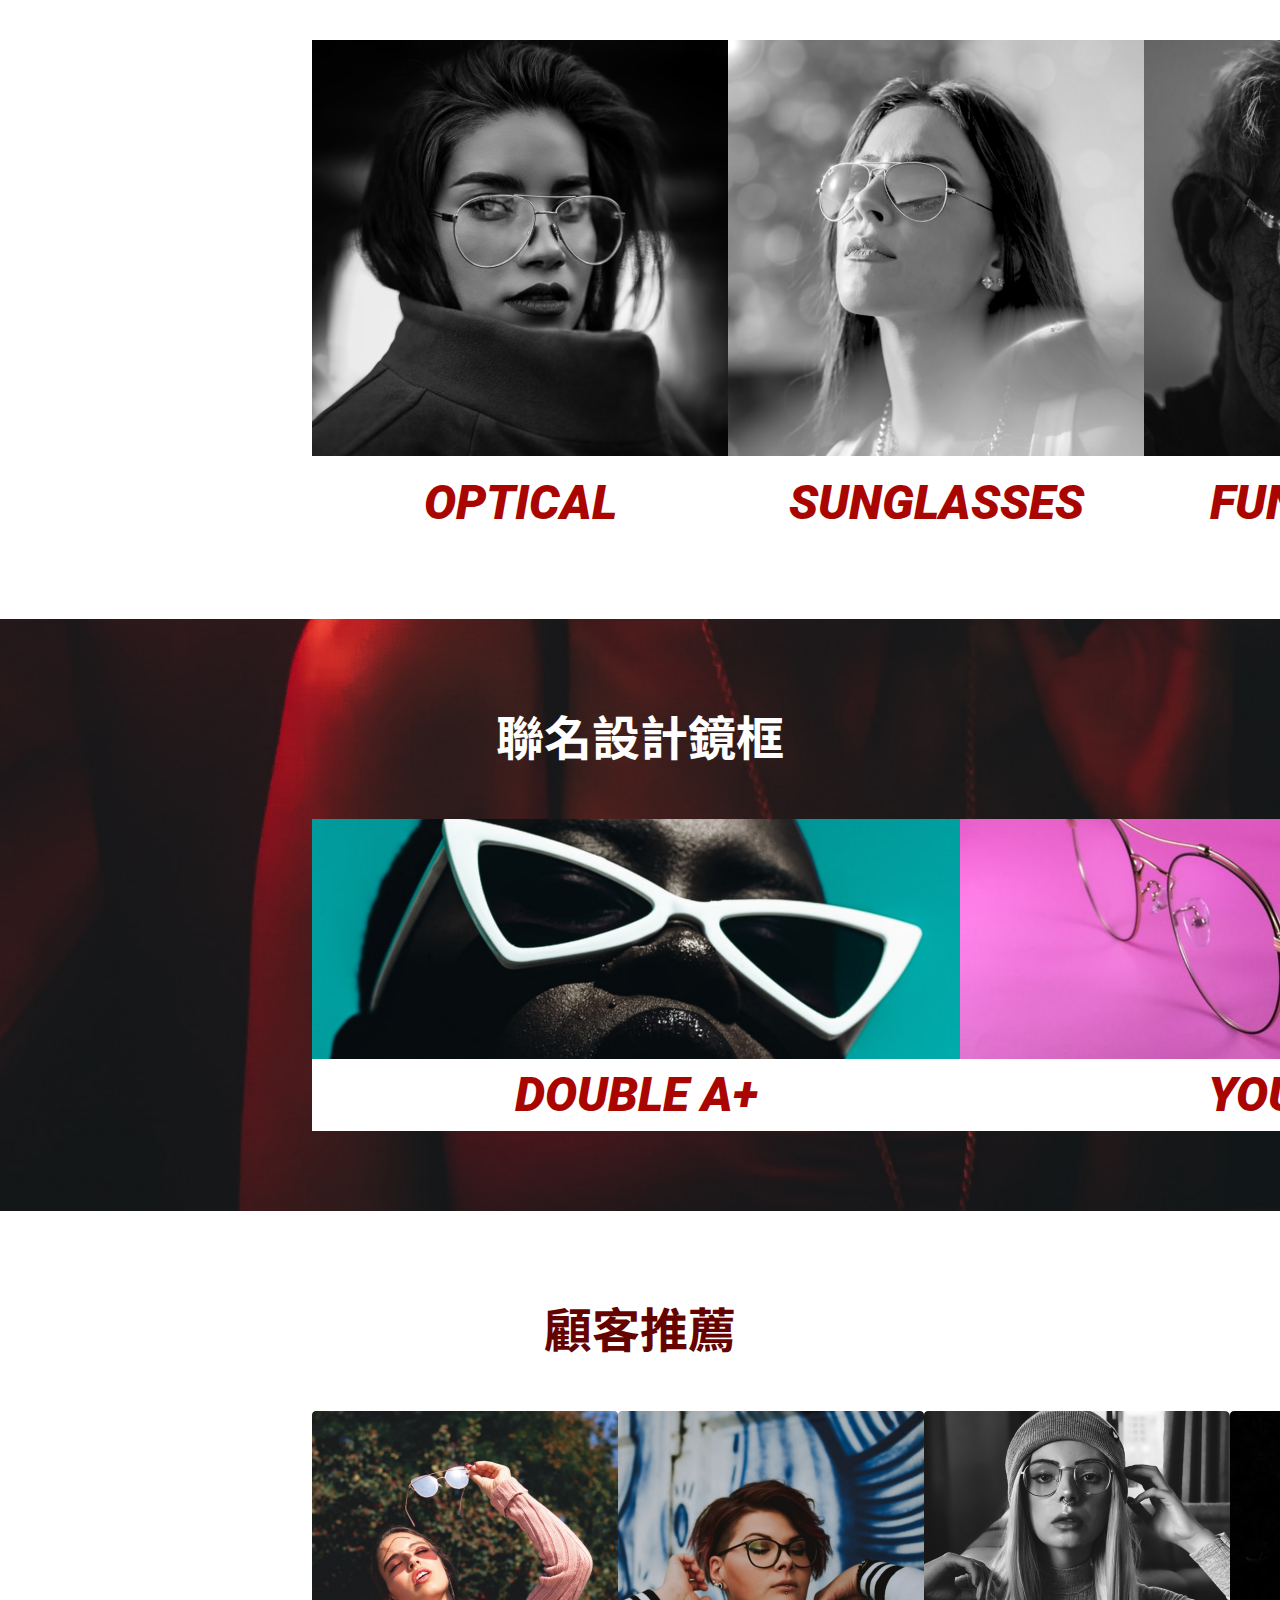
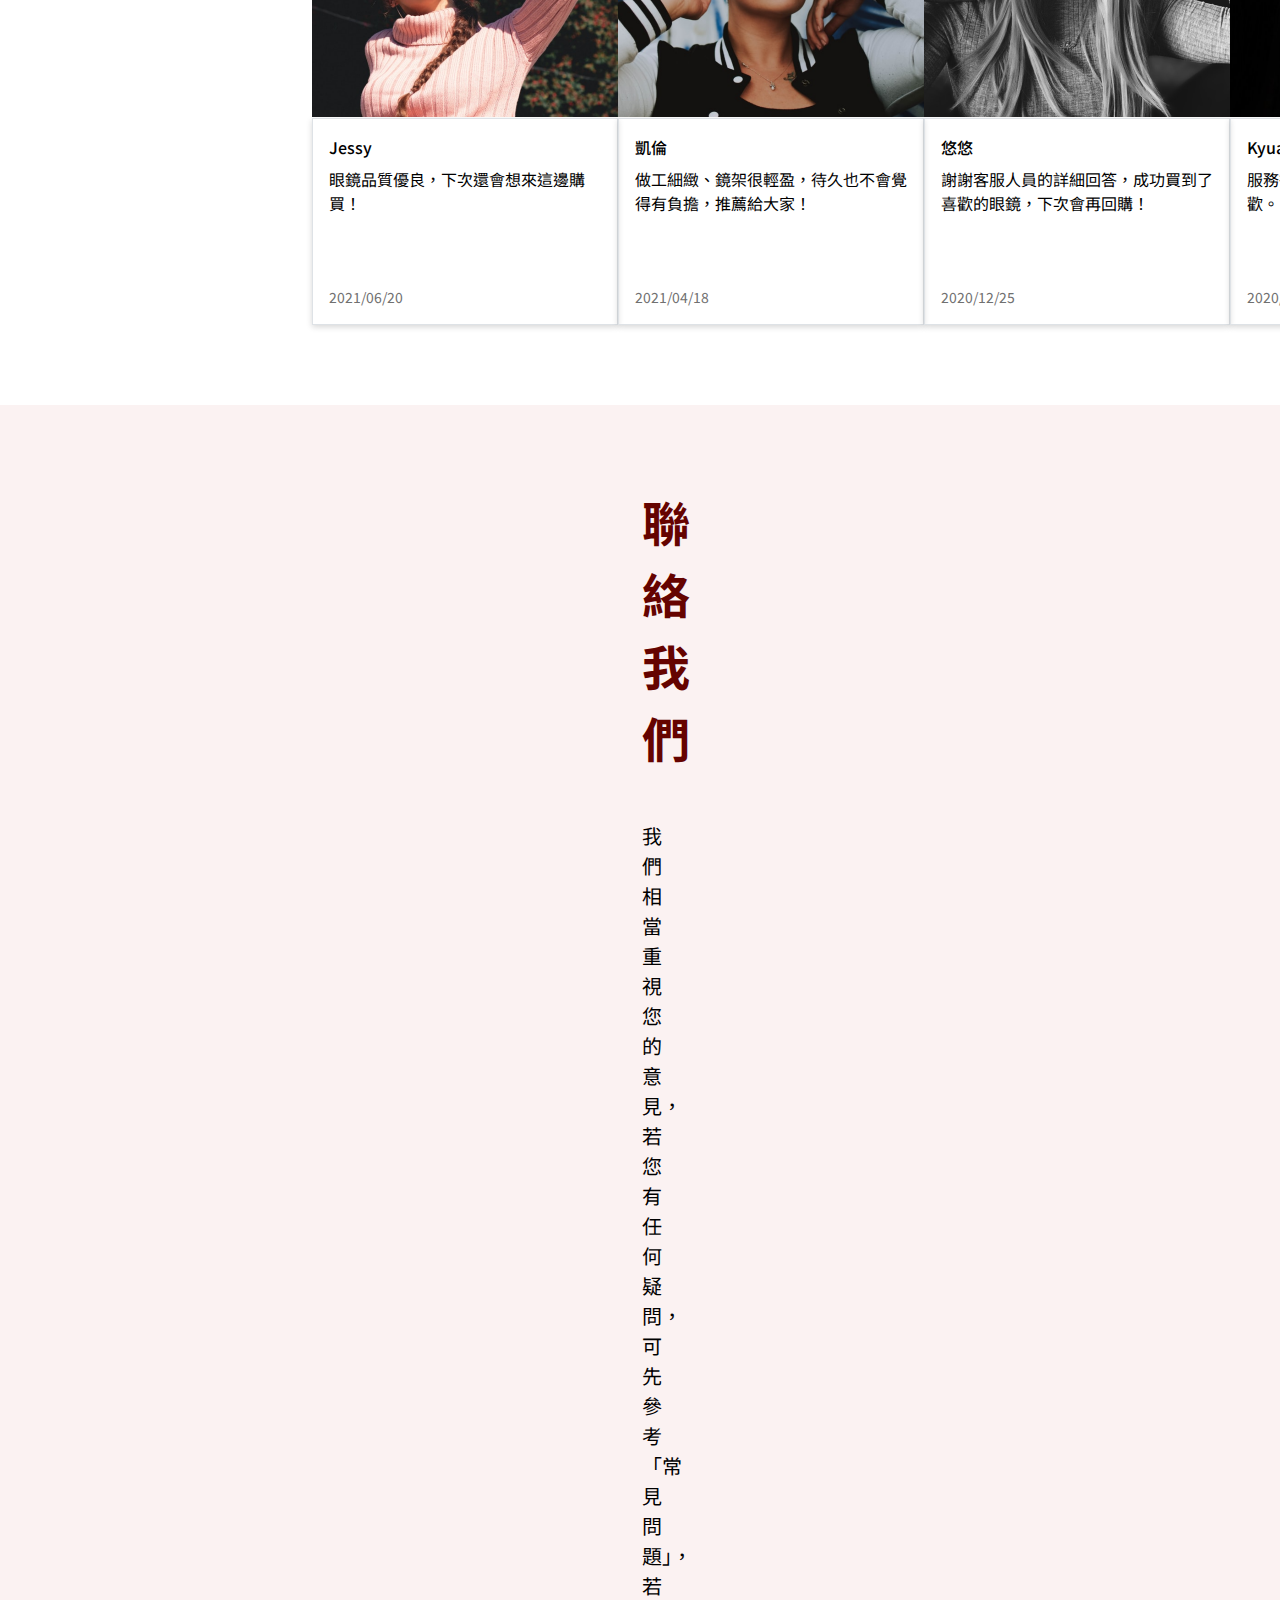
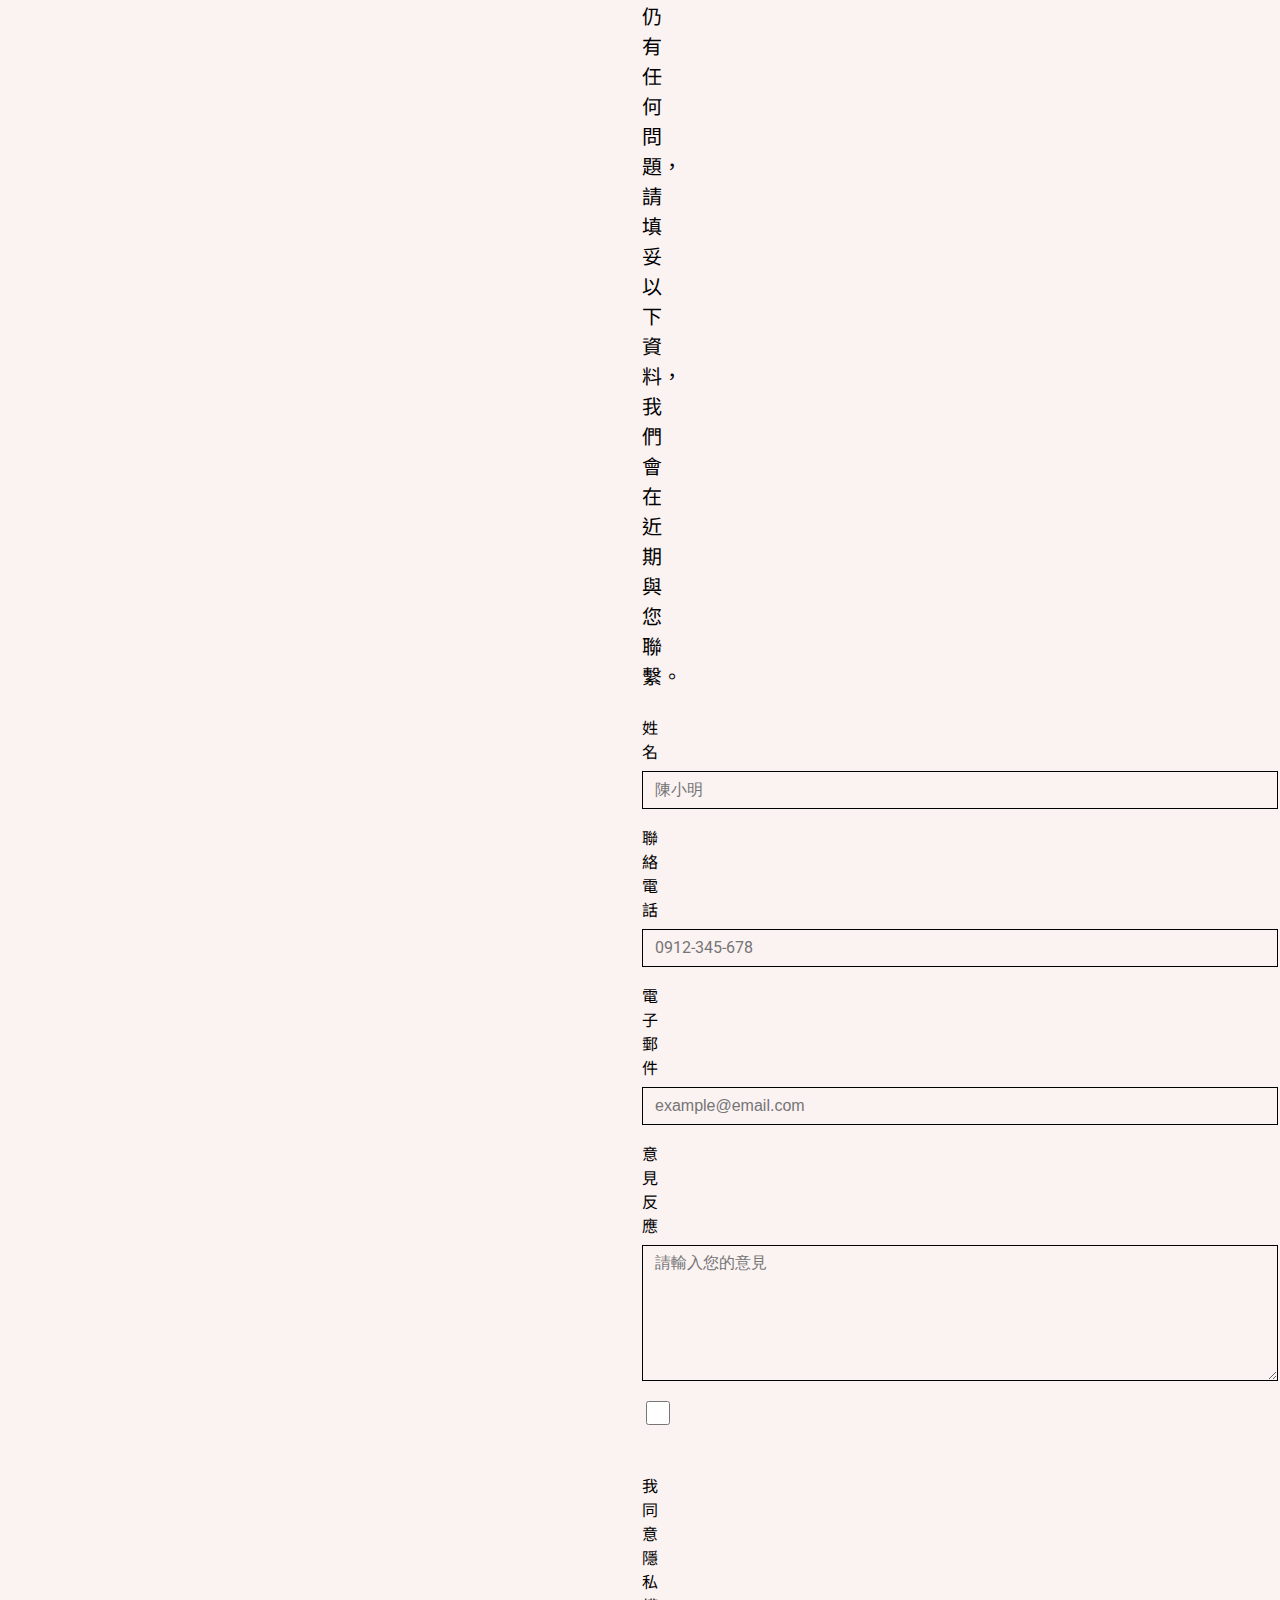
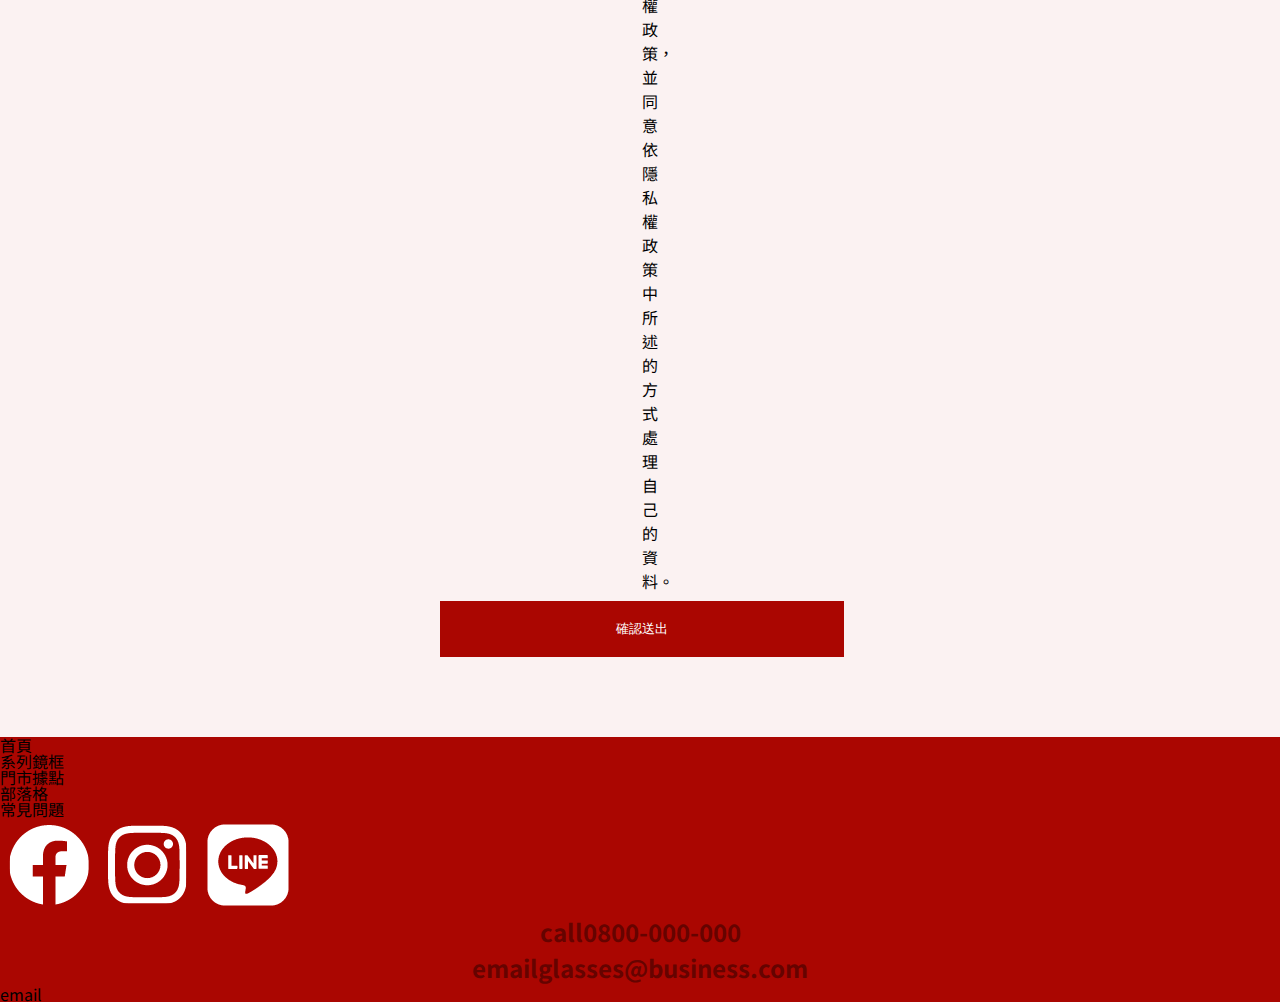
==== commit 50551208: "handle contact us desktop part" ====
--- a/home.html
+++ b/home.html
@@ -6,6 +6,7 @@
     <meta name="viewport" content="width=device-width, initial-scale=1.0">
     <title>Glasses Official Website</title>
     <link rel="stylesheet" href="css/reset.css">
+    <link rel="stylesheet" href="https://fonts.googleapis.com/icon?family=Material+Icons">
     <link rel="preconnect" href="https://fonts.googleapis.com">
     <link rel="preconnect" href="https://fonts.gstatic.com" crossorigin>
     <link href="https://fonts.googleapis.com/css2?family=Roboto:ital,wght@0,400;1,900&display=swap" rel="stylesheet">
@@ -122,7 +123,7 @@
     <div class="contact text-notosans">
         <h2>聯絡我們</h2>
         <h3>我們相當重視您的意見，若您有任何疑問，可先參考「常見問題」，若仍有任何問題，請填妥以下資料，我們會在近期與您聯繫。</h3>
-        <form action="">
+        <form action="" class="form">
             <p>姓名</p>
             <input type="text" name="name" placeholder="陳小明">
             <p>聯絡電話</p>
@@ -132,8 +133,32 @@
             <p>意見反應</p>
             <textarea name="" id="" cols="30" rows="10" placeholder="請輸入您的意見"></textarea>
             <p><input type="checkbox" name="confirm">我同意隱私權政策，並同意依隱私權政策中所述的方式處理自己的資料。</p>
-            <input type="button" value="確認送出">
+            <div class="btn">
+                <input type="button" value="確認送出">
+            </div>
         </form>
+    </div>
+    <div class="footer text-notosans">
+        <div>
+            <ul>
+                <li>首頁</li>
+                <li>系列鏡框</li>
+                <li>門市據點</li>
+                <li>部落格</li>
+                <li>常見問題</li>
+            </ul>
+            <ul>
+                <img src="images/ic-social-fb.png" alt="facebook">
+                <img src="images/ic_social_ig.png" alt="instagram">
+                <img src="images/ic_social_line.png" alt="line">
+            </ul>
+        </div>
+        <h3><i class="material-icons-outlined">call</i>0800-000-000</h3>
+        <h3><i class="material-icons-outlined">email</i>glasses@business.com</h3>
+
+        <span class="material-icons-outlined">
+            email
+            </span>
     </div>
 </body>
 </html>--- a/css/all.css
+++ b/css/all.css
@@ -238,13 +238,13 @@
     margin-bottom: 24px;
 }
 
-.contact p{
-    margin-bottom: 8px;
-    font-size: 16px;
-    line-height: 24px;
-}
-
-.contact input, textarea{
+.form p{
+    margin-bottom: 8px;
+    font-size: 16px;
+    line-height: 24px;
+}
+
+.form input[type=text]{
     margin-bottom: 16px;
     width: 636px;
     padding: 6px 12px;
@@ -254,10 +254,37 @@
     border: 1px solid;
 }
 
-.contact input[type=button]{
+.form input[type=checkbox]{
+    width: 24px;
+    height: 24px;
+    margin-bottom: 48px;
+}
+
+.form input[type=button]{
     background-color: #AA0601;
     max-width: 416px;
+    height: 56px;
     padding: 16px 176px;
     border: 0px;
     color: white;
+}
+
+.form textarea{
+    margin-bottom: 16px;
+    width: 636px;
+    height: 136px;
+    padding: 6px 12px;
+    font-size: 16px;
+    line-height: 24px;
+    background-color: #FBF2F2;
+    border: 1px solid;
+}
+
+.btn{
+    display: flex;
+    justify-content: center;
+}
+
+.footer{
+    background-color: #AA0601;
 }